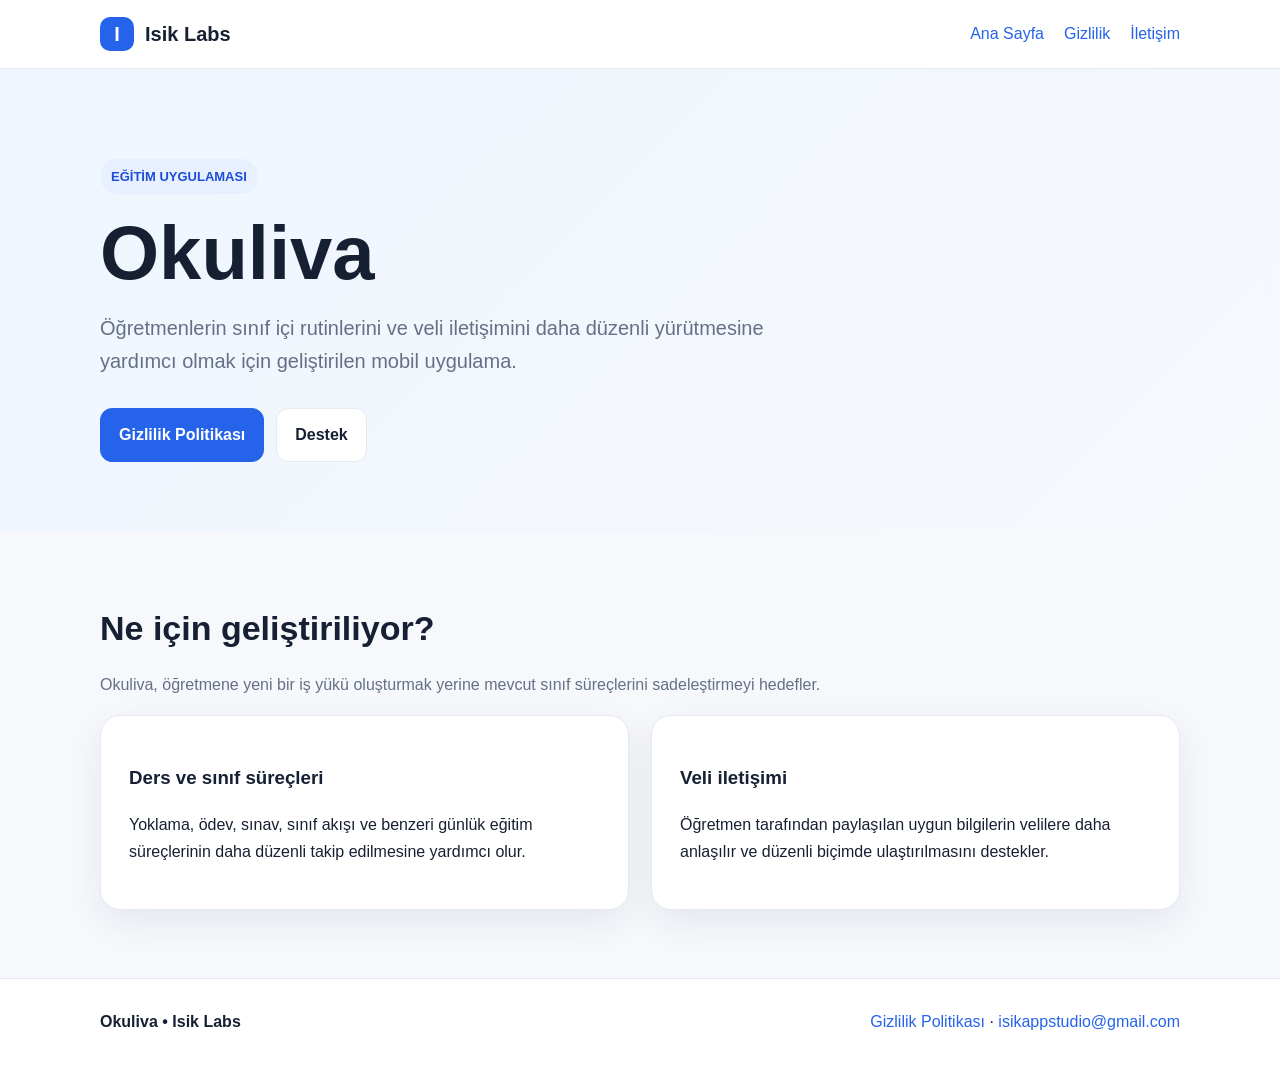
==== okuliva/index.html @ 0402a648 "Add Okuliva page" ====
<!doctype html><html lang="tr"><head><meta charset="utf-8"><meta name="viewport" content="width=device-width,initial-scale=1"><title>Okuliva | Isik Labs</title><meta name="description" content="Okuliva, öğretmen ve veli iletişimini kolaylaştırmak için geliştirilen eğitim uygulamasıdır."><link rel="stylesheet" href="../styles.css"></head><body><nav class="nav"><div class="wrap"><a class="brand" href="../"><span class="mark">I</span>Isik Labs</a><div class="navlinks"><a href="../">Ana Sayfa</a><a href="privacy/">Gizlilik</a><a href="mailto:isikappstudio@gmail.com">İletişim</a></div></div></nav><main><section class="hero"><div class="wrap"><span class="eyebrow">EĞİTİM UYGULAMASI</span><h1>Okuliva</h1><p>Öğretmenlerin sınıf içi rutinlerini ve veli iletişimini daha düzenli yürütmesine yardımcı olmak için geliştirilen mobil uygulama.</p><div class="actions"><a class="btn primary" href="privacy/">Gizlilik Politikası</a><a class="btn" href="mailto:isikappstudio@gmail.com">Destek</a></div></div></section><section><div class="wrap"><h2 class="section-title">Ne için geliştiriliyor?</h2><p class="section-sub">Okuliva, öğretmene yeni bir iş yükü oluşturmak yerine mevcut sınıf süreçlerini sadeleştirmeyi hedefler.</p><div class="grid"><article class="card"><h3>Ders ve sınıf süreçleri</h3><p>Yoklama, ödev, sınav, sınıf akışı ve benzeri günlük eğitim süreçlerinin daha düzenli takip edilmesine yardımcı olur.</p></article><article class="card"><h3>Veli iletişimi</h3><p>Öğretmen tarafından paylaşılan uygun bilgilerin velilere daha anlaşılır ve düzenli biçimde ulaştırılmasını destekler.</p></article></div></div></section></main><footer><div class="wrap footerrow"><div><strong>Okuliva • Isik Labs</strong></div><div><a href="privacy/">Gizlilik Politikası</a> · <a href="mailto:isikappstudio@gmail.com">isikappstudio@gmail.com</a></div></div></footer></body></html>
---- styles.css ----
*{box-sizing:border-box}html{scroll-behavior:smooth}body{margin:0;font-family:Arial,sans-serif;background:#f6f8fc;color:#172033;line-height:1.65}a{color:#2563eb;text-decoration:none}.wrap{width:min(1080px,calc(100% - 36px));margin:auto}.nav{background:#fff;border-bottom:1px solid #e5e9f2;position:sticky;top:0}.nav .wrap{min-height:68px;display:flex;align-items:center;justify-content:space-between}.brand{display:flex;align-items:center;gap:11px;font-weight:800;font-size:20px;color:#172033}.mark{width:34px;height:34px;border-radius:10px;background:#2563eb;display:grid;place-items:center;color:#fff;font-weight:900}.navlinks{display:flex;gap:20px}.hero{padding:90px 0 70px;background:linear-gradient(135deg,#eff6ff,#f6f8fc)}.eyebrow,.tag{display:inline-block;background:#e8efff;color:#1d4ed8;padding:7px 11px;border-radius:999px;font-size:13px;font-weight:800}.hero h1{font-size:clamp(42px,7vw,76px);line-height:1.02;margin:20px 0 18px}.hero p{font-size:20px;color:#667085;max-width:700px}.actions{display:flex;gap:12px;flex-wrap:wrap;margin-top:30px}.btn{display:inline-flex;padding:13px 18px;border-radius:12px;font-weight:800;border:1px solid #e5e9f2;background:#fff;color:#172033}.btn.primary{background:#2563eb;border-color:#2563eb;color:#fff}section{padding:68px 0}.section-title{font-size:34px;margin:0 0 10px}.section-sub,.muted{color:#667085}.grid{display:grid;grid-template-columns:repeat(2,minmax(0,1fr));gap:22px}.card{background:#fff;border:1px solid #e5e9f2;border-radius:20px;padding:28px;box-shadow:0 12px 35px rgba(22,34,55,.08)}.okuliva-icon{width:52px;height:52px;border-radius:15px;background:#2563eb;display:grid;place-items:center;color:#fff;font-size:24px;font-weight:900;margin-bottom:18px}.policy{max-width:850px;margin:44px auto}.policy h1{font-size:42px}.policy h2{margin-top:38px;font-size:24px}.policy p,.policy li{color:#3e4961}.notice{border-left:4px solid #2563eb;background:#eff6ff;padding:16px 18px;border-radius:10px;margin:22px 0}footer{border-top:1px solid #e5e9f2;padding:30px 0 45px;background:#fff}.footerrow{display:flex;justify-content:space-between;gap:20px;flex-wrap:wrap}@media(max-width:700px){.navlinks{display:none}.grid{grid-template-columns:1fr}.hero{padding:66px 0 52px}.policy h1{font-size:34px}}
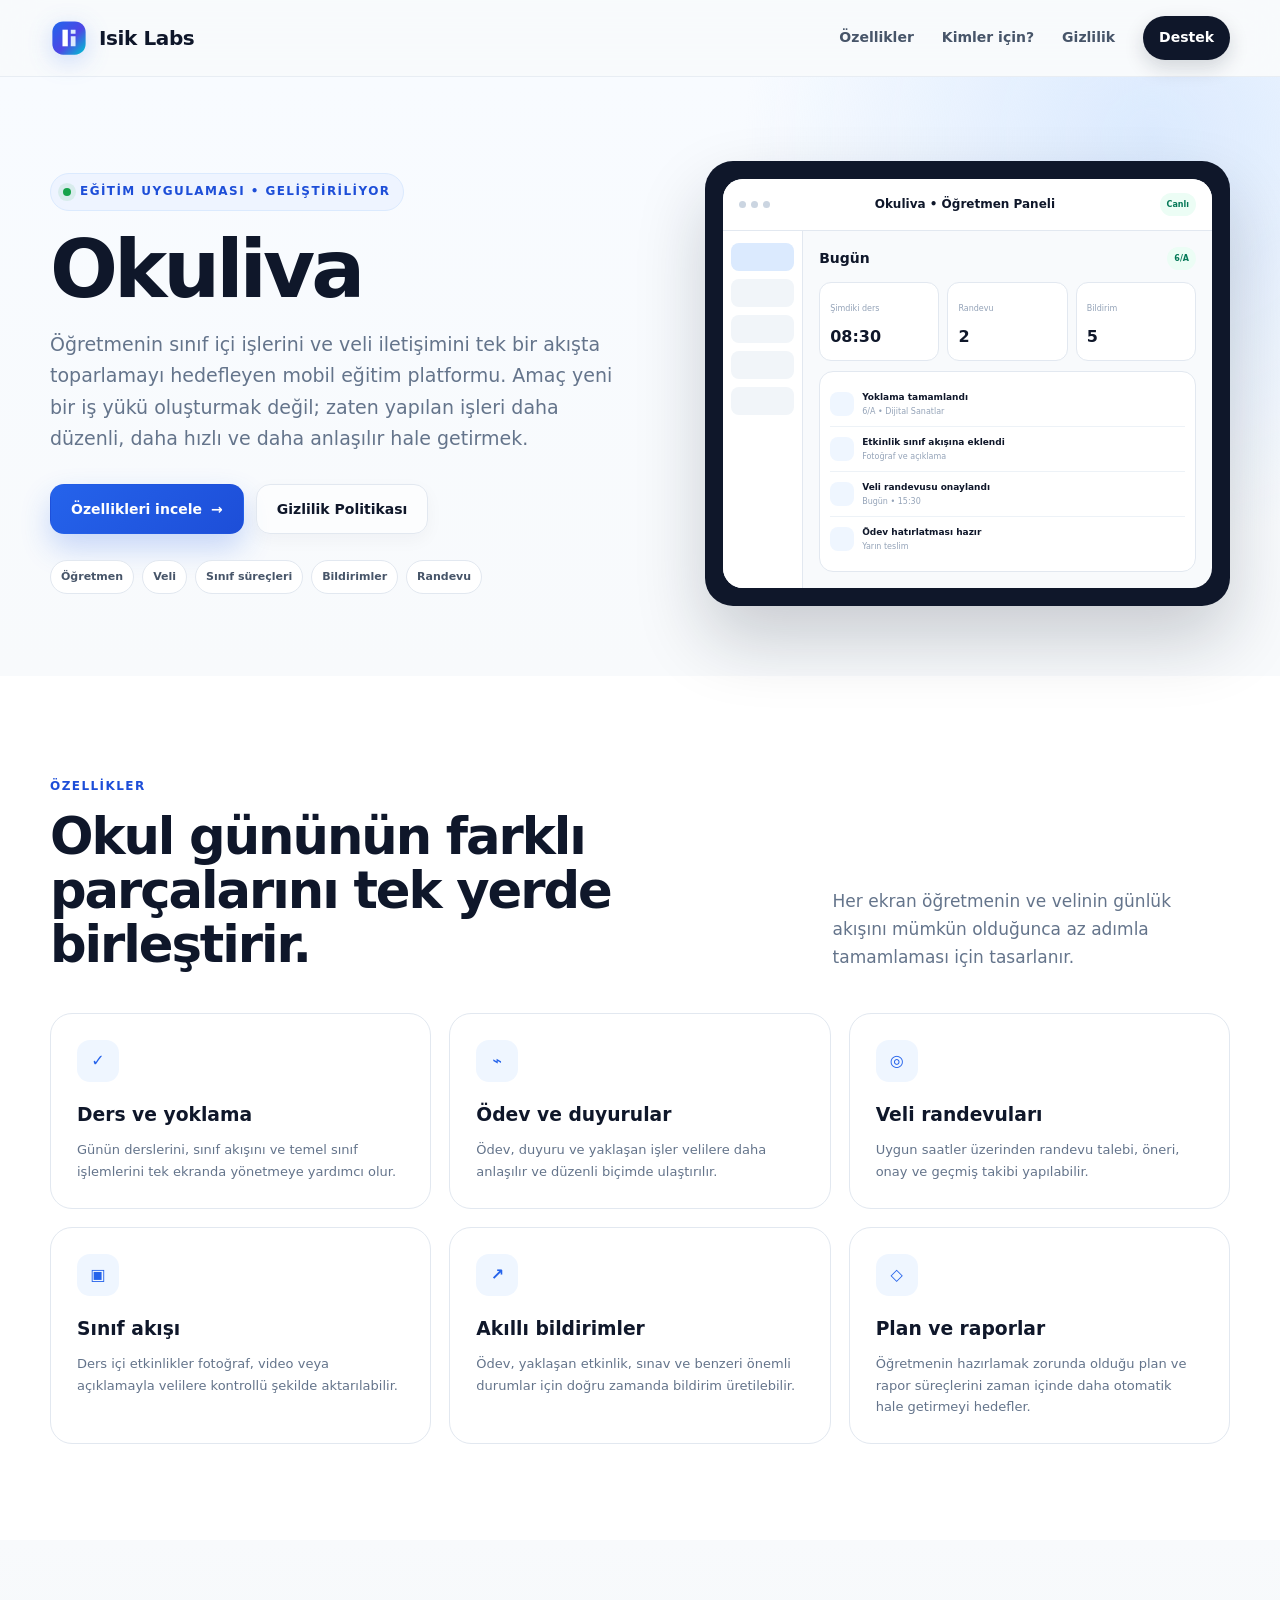
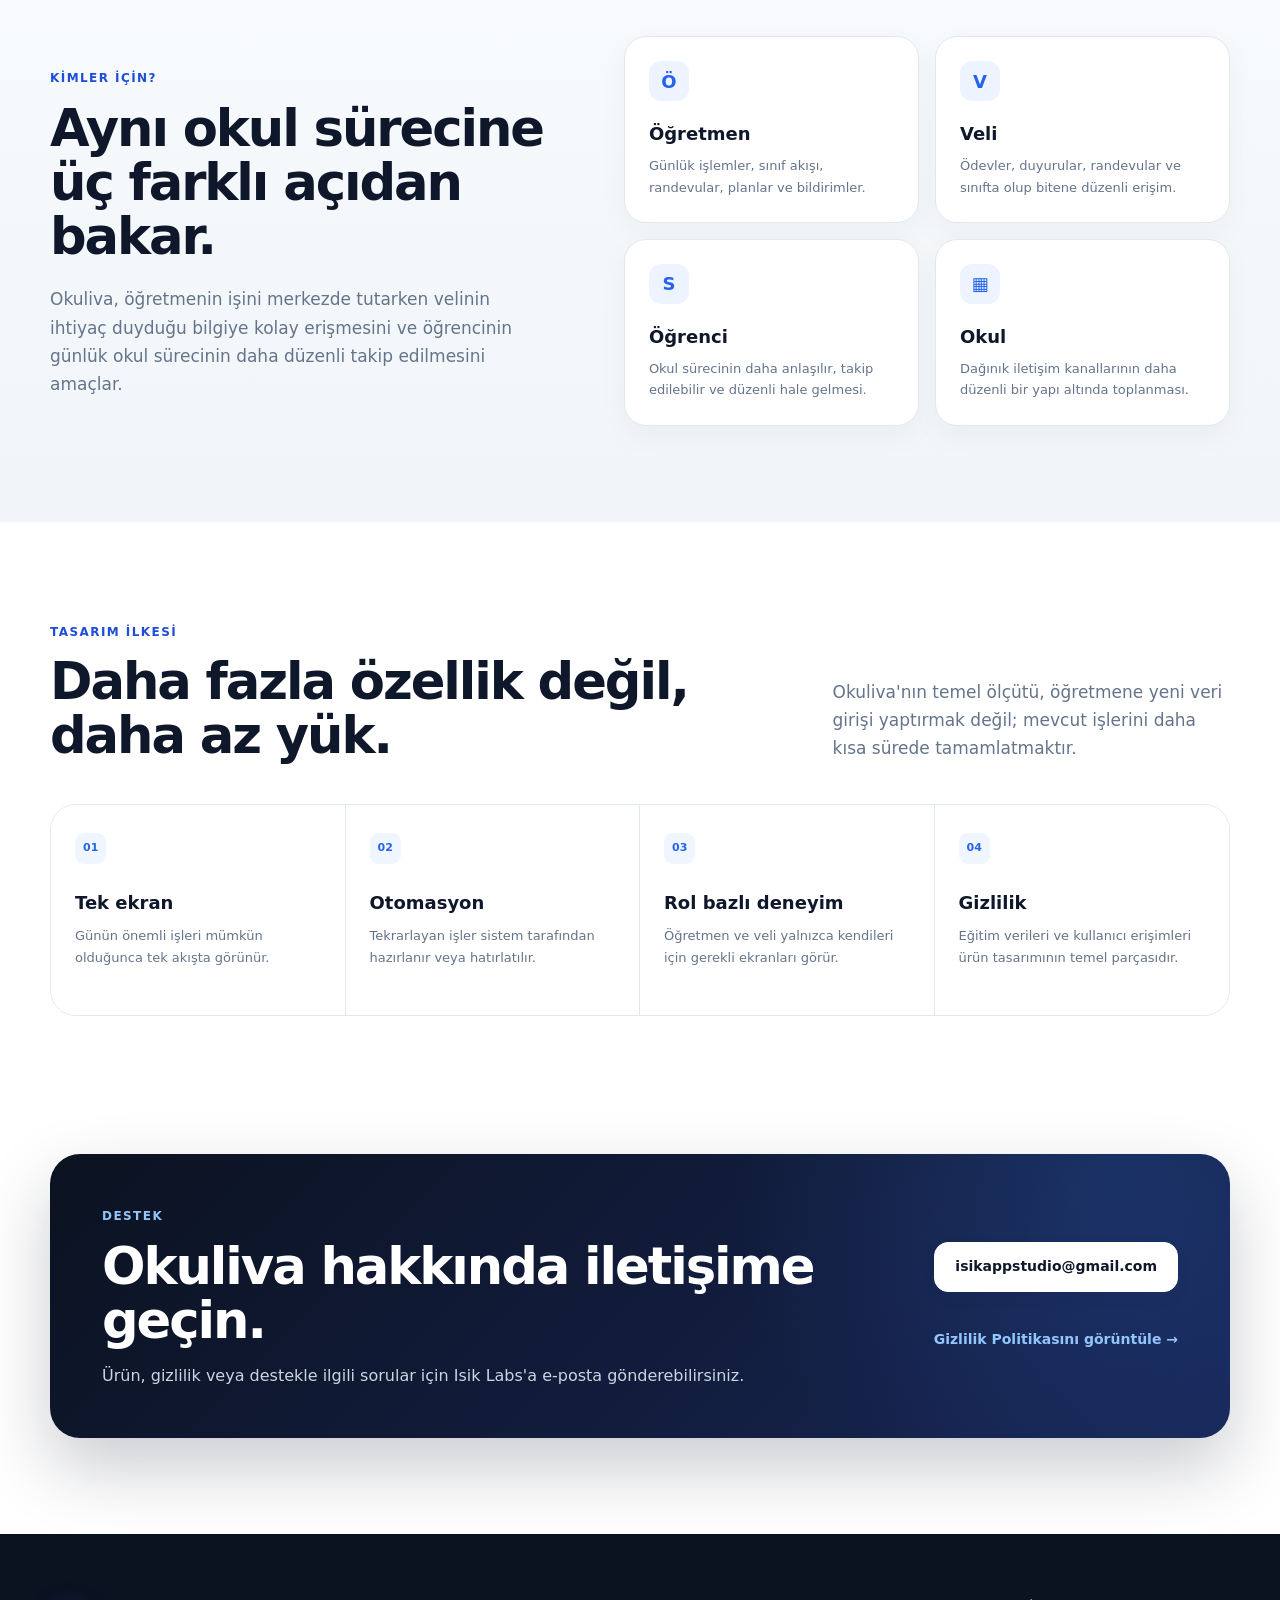
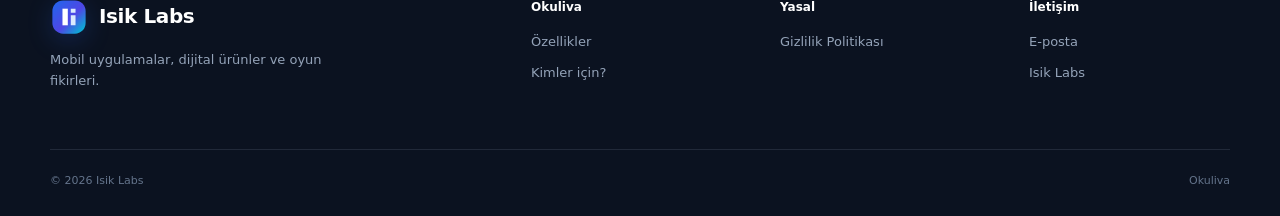
==== commit 90993171: "Redesign Okuliva product page" ====
--- a/okuliva/index.html
+++ b/okuliva/index.html
@@ -1 +1,134 @@
-<!doctype html><html lang="tr"><head><meta charset="utf-8"><meta name="viewport" content="width=device-width,initial-scale=1"><title>Okuliva | Isik Labs</title><meta name="description" content="Okuliva, öğretmen ve veli iletişimini kolaylaştırmak için geliştirilen eğitim uygulamasıdır."><link rel="stylesheet" href="../styles.css"></head><body><nav class="nav"><div class="wrap"><a class="brand" href="../"><span class="mark">I</span>Isik Labs</a><div class="navlinks"><a href="../">Ana Sayfa</a><a href="privacy/">Gizlilik</a><a href="mailto:isikappstudio@gmail.com">İletişim</a></div></div></nav><main><section class="hero"><div class="wrap"><span class="eyebrow">EĞİTİM UYGULAMASI</span><h1>Okuliva</h1><p>Öğretmenlerin sınıf içi rutinlerini ve veli iletişimini daha düzenli yürütmesine yardımcı olmak için geliştirilen mobil uygulama.</p><div class="actions"><a class="btn primary" href="privacy/">Gizlilik Politikası</a><a class="btn" href="mailto:isikappstudio@gmail.com">Destek</a></div></div></section><section><div class="wrap"><h2 class="section-title">Ne için geliştiriliyor?</h2><p class="section-sub">Okuliva, öğretmene yeni bir iş yükü oluşturmak yerine mevcut sınıf süreçlerini sadeleştirmeyi hedefler.</p><div class="grid"><article class="card"><h3>Ders ve sınıf süreçleri</h3><p>Yoklama, ödev, sınav, sınıf akışı ve benzeri günlük eğitim süreçlerinin daha düzenli takip edilmesine yardımcı olur.</p></article><article class="card"><h3>Veli iletişimi</h3><p>Öğretmen tarafından paylaşılan uygun bilgilerin velilere daha anlaşılır ve düzenli biçimde ulaştırılmasını destekler.</p></article></div></div></section></main><footer><div class="wrap footerrow"><div><strong>Okuliva • Isik Labs</strong></div><div><a href="privacy/">Gizlilik Politikası</a> · <a href="mailto:isikappstudio@gmail.com">isikappstudio@gmail.com</a></div></div></footer></body></html>+<!doctype html>
+<html lang="tr">
+<head>
+  <meta charset="utf-8">
+  <meta name="viewport" content="width=device-width,initial-scale=1">
+  <meta name="theme-color" content="#0f172a">
+  <title>Okuliva — Isik Labs</title>
+  <meta name="description" content="Okuliva; öğretmen, veli ve öğrenci arasındaki sınıf süreçlerini daha düzenli ve daha az iş yüküyle yürütmek için geliştirilen eğitim uygulamasıdır.">
+  <link rel="icon" href="../assets/logo.svg" type="image/svg+xml">
+  <link rel="stylesheet" href="../styles.css">
+</head>
+<body>
+  <header class="site-header" id="top">
+    <div class="wrap nav-wrap">
+      <a class="brand" href="../"><img src="../assets/logo.svg" alt="" class="brand-logo"><span>Isik Labs</span></a>
+      <button class="menu-btn" type="button" aria-label="Menüyü aç" aria-expanded="false" data-menu-button><span></span><span></span><span></span></button>
+      <nav class="navlinks" data-menu>
+        <a href="#ozellikler">Özellikler</a>
+        <a href="#kimler-icin">Kimler için?</a>
+        <a href="privacy/">Gizlilik</a>
+        <a href="mailto:isikappstudio@gmail.com" class="nav-cta">Destek</a>
+      </nav>
+    </div>
+  </header>
+
+  <main>
+    <section class="product-hero">
+      <div class="wrap product-hero-grid">
+        <div class="reveal">
+          <div class="eyebrow"><span class="dot"></span> EĞİTİM UYGULAMASI • GELİŞTİRİLİYOR</div>
+          <h1>Okuliva</h1>
+          <p>Öğretmenin sınıf içi işlerini ve veli iletişimini tek bir akışta toparlamayı hedefleyen mobil eğitim platformu. Amaç yeni bir iş yükü oluşturmak değil; zaten yapılan işleri daha düzenli, daha hızlı ve daha anlaşılır hale getirmek.</p>
+          <div class="actions">
+            <a class="btn primary" href="#ozellikler">Özellikleri incele <span>→</span></a>
+            <a class="btn ghost" href="privacy/">Gizlilik Politikası</a>
+          </div>
+          <div class="product-badges"><span>Öğretmen</span><span>Veli</span><span>Sınıf süreçleri</span><span>Bildirimler</span><span>Randevu</span></div>
+        </div>
+
+        <div class="dashboard-mock reveal delay-1" aria-hidden="true">
+          <div class="dashboard-inner">
+            <div class="dash-top"><div class="dash-dots"><i></i><i></i><i></i></div><b>Okuliva • Öğretmen Paneli</b><span class="dash-pill">Canlı</span></div>
+            <div class="dash-body">
+              <aside class="dash-side"><span></span><span></span><span></span><span></span><span></span></aside>
+              <div class="dash-main">
+                <div class="dash-title"><strong>Bugün</strong><span class="dash-pill">6/A</span></div>
+                <div class="dash-cards">
+                  <div class="dash-card"><span>Şimdiki ders</span><b>08:30</b></div>
+                  <div class="dash-card"><span>Randevu</span><b>2</b></div>
+                  <div class="dash-card"><span>Bildirim</span><b>5</b></div>
+                </div>
+                <div class="dash-list">
+                  <div class="dash-row"><i></i><div><b>Yoklama tamamlandı</b><small>6/A • Dijital Sanatlar</small></div></div>
+                  <div class="dash-row"><i></i><div><b>Etkinlik sınıf akışına eklendi</b><small>Fotoğraf ve açıklama</small></div></div>
+                  <div class="dash-row"><i></i><div><b>Veli randevusu onaylandı</b><small>Bugün • 15:30</small></div></div>
+                  <div class="dash-row"><i></i><div><b>Ödev hatırlatması hazır</b><small>Yarın teslim</small></div></div>
+                </div>
+              </div>
+            </div>
+          </div>
+        </div>
+      </div>
+    </section>
+
+    <section id="ozellikler" class="section products-section">
+      <div class="wrap">
+        <div class="section-head reveal">
+          <div><span class="section-kicker">ÖZELLİKLER</span><h2>Okul gününün farklı parçalarını tek yerde birleştirir.</h2></div>
+          <p>Her ekran öğretmenin ve velinin günlük akışını mümkün olduğunca az adımla tamamlaması için tasarlanır.</p>
+        </div>
+        <div class="feature-showcase">
+          <article class="feature-block reveal"><span>✓</span><h3>Ders ve yoklama</h3><p>Günün derslerini, sınıf akışını ve temel sınıf işlemlerini tek ekranda yönetmeye yardımcı olur.</p></article>
+          <article class="feature-block reveal delay-1"><span>⌁</span><h3>Ödev ve duyurular</h3><p>Ödev, duyuru ve yaklaşan işler velilere daha anlaşılır ve düzenli biçimde ulaştırılır.</p></article>
+          <article class="feature-block reveal delay-2"><span>◎</span><h3>Veli randevuları</h3><p>Uygun saatler üzerinden randevu talebi, öneri, onay ve geçmiş takibi yapılabilir.</p></article>
+          <article class="feature-block reveal"><span>▣</span><h3>Sınıf akışı</h3><p>Ders içi etkinlikler fotoğraf, video veya açıklamayla velilere kontrollü şekilde aktarılabilir.</p></article>
+          <article class="feature-block reveal delay-1"><span>↗</span><h3>Akıllı bildirimler</h3><p>Ödev, yaklaşan etkinlik, sınav ve benzeri önemli durumlar için doğru zamanda bildirim üretilebilir.</p></article>
+          <article class="feature-block reveal delay-2"><span>◇</span><h3>Plan ve raporlar</h3><p>Öğretmenin hazırlamak zorunda olduğu plan ve rapor süreçlerini zaman içinde daha otomatik hale getirmeyi hedefler.</p></article>
+        </div>
+      </div>
+    </section>
+
+    <section id="kimler-icin" class="section approach-section">
+      <div class="wrap approach-grid">
+        <div class="approach-copy reveal">
+          <span class="section-kicker">KİMLER İÇİN?</span>
+          <h2>Aynı okul sürecine üç farklı açıdan bakar.</h2>
+          <p>Okuliva, öğretmenin işini merkezde tutarken velinin ihtiyaç duyduğu bilgiye kolay erişmesini ve öğrencinin günlük okul sürecinin daha düzenli takip edilmesini amaçlar.</p>
+        </div>
+        <div class="value-grid">
+          <article class="value-card reveal delay-1"><span class="value-icon">Ö</span><h3>Öğretmen</h3><p>Günlük işlemler, sınıf akışı, randevular, planlar ve bildirimler.</p></article>
+          <article class="value-card reveal delay-2"><span class="value-icon">V</span><h3>Veli</h3><p>Ödevler, duyurular, randevular ve sınıfta olup bitene düzenli erişim.</p></article>
+          <article class="value-card reveal delay-1"><span class="value-icon">S</span><h3>Öğrenci</h3><p>Okul sürecinin daha anlaşılır, takip edilebilir ve düzenli hale gelmesi.</p></article>
+          <article class="value-card reveal delay-2"><span class="value-icon">▦</span><h3>Okul</h3><p>Dağınık iletişim kanallarının daha düzenli bir yapı altında toplanması.</p></article>
+        </div>
+      </div>
+    </section>
+
+    <section class="section process-section">
+      <div class="wrap">
+        <div class="section-head reveal">
+          <div><span class="section-kicker">TASARIM İLKESİ</span><h2>Daha fazla özellik değil, daha az yük.</h2></div>
+          <p>Okuliva'nın temel ölçütü, öğretmene yeni veri girişi yaptırmak değil; mevcut işlerini daha kısa sürede tamamlatmaktır.</p>
+        </div>
+        <div class="process-list">
+          <div class="process-item reveal"><span>01</span><div><h3>Tek ekran</h3><p>Günün önemli işleri mümkün olduğunca tek akışta görünür.</p></div></div>
+          <div class="process-item reveal delay-1"><span>02</span><div><h3>Otomasyon</h3><p>Tekrarlayan işler sistem tarafından hazırlanır veya hatırlatılır.</p></div></div>
+          <div class="process-item reveal delay-2"><span>03</span><div><h3>Rol bazlı deneyim</h3><p>Öğretmen ve veli yalnızca kendileri için gerekli ekranları görür.</p></div></div>
+          <div class="process-item reveal delay-3"><span>04</span><div><h3>Gizlilik</h3><p>Eğitim verileri ve kullanıcı erişimleri ürün tasarımının temel parçasıdır.</p></div></div>
+        </div>
+      </div>
+    </section>
+
+    <section class="section contact-section">
+      <div class="wrap">
+        <div class="contact-card reveal">
+          <div><span class="section-kicker light">DESTEK</span><h2>Okuliva hakkında iletişime geçin.</h2><p>Ürün, gizlilik veya destekle ilgili sorular için Isik Labs'a e-posta gönderebilirsiniz.</p></div>
+          <div class="contact-actions"><a class="btn light-btn" href="mailto:isikappstudio@gmail.com">isikappstudio@gmail.com</a><a class="text-link" style="color:#93c5fd" href="privacy/">Gizlilik Politikasını görüntüle →</a></div>
+        </div>
+      </div>
+    </section>
+  </main>
+
+  <footer class="site-footer">
+    <div class="wrap footer-main">
+      <div class="footer-brand"><a class="brand" href="../"><img src="../assets/logo.svg" alt="" class="brand-logo"><span>Isik Labs</span></a><p>Mobil uygulamalar, dijital ürünler ve oyun fikirleri.</p></div>
+      <div class="footer-links"><strong>Okuliva</strong><a href="#ozellikler">Özellikler</a><a href="#kimler-icin">Kimler için?</a></div>
+      <div class="footer-links"><strong>Yasal</strong><a href="privacy/">Gizlilik Politikası</a></div>
+      <div class="footer-links"><strong>İletişim</strong><a href="mailto:isikappstudio@gmail.com">E-posta</a><a href="../">Isik Labs</a></div>
+    </div>
+    <div class="wrap footer-bottom"><span>© <span id="year">2026</span> Isik Labs</span><span>Okuliva</span></div>
+  </footer>
+  <script src="../script.js"></script>
+</body>
+</html>
--- a/styles.css
+++ b/styles.css
@@ -1 +1,158 @@
-*{box-sizing:border-box}html{scroll-behavior:smooth}body{margin:0;font-family:Arial,sans-serif;background:#f6f8fc;color:#172033;line-height:1.65}a{color:#2563eb;text-decoration:none}.wrap{width:min(1080px,calc(100% - 36px));margin:auto}.nav{background:#fff;border-bottom:1px solid #e5e9f2;position:sticky;top:0}.nav .wrap{min-height:68px;display:flex;align-items:center;justify-content:space-between}.brand{display:flex;align-items:center;gap:11px;font-weight:800;font-size:20px;color:#172033}.mark{width:34px;height:34px;border-radius:10px;background:#2563eb;display:grid;place-items:center;color:#fff;font-weight:900}.navlinks{display:flex;gap:20px}.hero{padding:90px 0 70px;background:linear-gradient(135deg,#eff6ff,#f6f8fc)}.eyebrow,.tag{display:inline-block;background:#e8efff;color:#1d4ed8;padding:7px 11px;border-radius:999px;font-size:13px;font-weight:800}.hero h1{font-size:clamp(42px,7vw,76px);line-height:1.02;margin:20px 0 18px}.hero p{font-size:20px;color:#667085;max-width:700px}.actions{display:flex;gap:12px;flex-wrap:wrap;margin-top:30px}.btn{display:inline-flex;padding:13px 18px;border-radius:12px;font-weight:800;border:1px solid #e5e9f2;background:#fff;color:#172033}.btn.primary{background:#2563eb;border-color:#2563eb;color:#fff}section{padding:68px 0}.section-title{font-size:34px;margin:0 0 10px}.section-sub,.muted{color:#667085}.grid{display:grid;grid-template-columns:repeat(2,minmax(0,1fr));gap:22px}.card{background:#fff;border:1px solid #e5e9f2;border-radius:20px;padding:28px;box-shadow:0 12px 35px rgba(22,34,55,.08)}.okuliva-icon{width:52px;height:52px;border-radius:15px;background:#2563eb;display:grid;place-items:center;color:#fff;font-size:24px;font-weight:900;margin-bottom:18px}.policy{max-width:850px;margin:44px auto}.policy h1{font-size:42px}.policy h2{margin-top:38px;font-size:24px}.policy p,.policy li{color:#3e4961}.notice{border-left:4px solid #2563eb;background:#eff6ff;padding:16px 18px;border-radius:10px;margin:22px 0}footer{border-top:1px solid #e5e9f2;padding:30px 0 45px;background:#fff}.footerrow{display:flex;justify-content:space-between;gap:20px;flex-wrap:wrap}@media(max-width:700px){.navlinks{display:none}.grid{grid-template-columns:1fr}.hero{padding:66px 0 52px}.policy h1{font-size:34px}}+:root{
+  --bg:#f8fafc;
+  --surface:#ffffff;
+  --surface-2:#f1f5f9;
+  --text:#0f172a;
+  --muted:#64748b;
+  --line:#e2e8f0;
+  --blue:#2563eb;
+  --blue-2:#1d4ed8;
+  --cyan:#06b6d4;
+  --violet:#7c3aed;
+  --green:#16a34a;
+  --orange:#f97316;
+  --dark:#0b1220;
+  --shadow:0 20px 60px rgba(15,23,42,.10);
+  --shadow-soft:0 12px 32px rgba(15,23,42,.07);
+  --radius:24px;
+}
+
+*{box-sizing:border-box}
+html{scroll-behavior:smooth}
+body{margin:0;font-family:Inter,ui-sans-serif,system-ui,-apple-system,BlinkMacSystemFont,"Segoe UI",sans-serif;background:var(--bg);color:var(--text);line-height:1.65;-webkit-font-smoothing:antialiased}
+body.menu-open{overflow:hidden}
+a{color:inherit;text-decoration:none}
+img{max-width:100%;display:block}
+button,input,textarea{font:inherit}
+.wrap{width:min(1180px,calc(100% - 40px));margin:auto}
+
+.site-header{position:sticky;top:0;z-index:50;background:rgba(248,250,252,.82);backdrop-filter:blur(18px);border-bottom:1px solid rgba(226,232,240,.72);transition:.25s ease}
+.site-header.scrolled{background:rgba(255,255,255,.94);box-shadow:0 6px 28px rgba(15,23,42,.06)}
+.nav-wrap{height:76px;display:flex;align-items:center;justify-content:space-between;gap:28px}
+.brand{display:flex;align-items:center;gap:11px;font-size:20px;font-weight:850;letter-spacing:-.02em;color:var(--text)}
+.brand-logo{width:38px;height:38px;filter:drop-shadow(0 6px 12px rgba(37,99,235,.22))}
+.navlinks{display:flex;align-items:center;gap:28px}
+.navlinks a{font-size:14px;font-weight:700;color:#475569;transition:.2s ease}
+.navlinks a:hover{color:var(--blue)}
+.navlinks .nav-cta{padding:10px 16px;border-radius:999px;color:#fff;background:var(--text);box-shadow:0 8px 20px rgba(15,23,42,.16)}
+.navlinks .nav-cta:hover{color:#fff;transform:translateY(-1px)}
+.menu-btn{display:none;width:44px;height:44px;border:1px solid var(--line);border-radius:14px;background:#fff;align-items:center;justify-content:center;flex-direction:column;gap:5px;cursor:pointer}
+.menu-btn span{display:block;width:20px;height:2px;background:var(--text);border-radius:99px;transition:.2s ease}
+
+.hero{position:relative;overflow:hidden}
+.hero-home{padding:92px 0 76px;background:linear-gradient(180deg,#f8fbff 0%,#f8fafc 100%)}
+.hero-glow{position:absolute;border-radius:50%;filter:blur(6px);opacity:.55;pointer-events:none}
+.hero-glow-one{width:540px;height:540px;right:-170px;top:-210px;background:radial-gradient(circle,#bfdbfe 0,#dbeafe 42%,transparent 72%)}
+.hero-glow-two{width:430px;height:430px;left:-210px;bottom:-210px;background:radial-gradient(circle,#ccfbf1 0,#ecfeff 45%,transparent 74%)}
+.hero-grid{position:relative;z-index:1;display:grid;grid-template-columns:minmax(0,1.05fr) minmax(420px,.95fr);align-items:center;gap:74px}
+.eyebrow,.section-kicker{display:inline-flex;align-items:center;gap:9px;font-size:12px;font-weight:850;letter-spacing:.12em;color:var(--blue-2);text-transform:uppercase}
+.eyebrow{padding:8px 12px;border-radius:999px;background:#eef4ff;border:1px solid #dbeafe}
+.dot{width:8px;height:8px;background:var(--green);border-radius:50%;box-shadow:0 0 0 5px rgba(22,163,74,.10)}
+.hero h1{max-width:760px;font-size:clamp(48px,6.4vw,78px);line-height:.98;letter-spacing:-.055em;margin:22px 0 24px;font-weight:900}
+.gradient-text{background:linear-gradient(90deg,var(--blue) 10%,var(--violet) 58%,var(--cyan));-webkit-background-clip:text;background-clip:text;color:transparent}
+.hero-lead{max-width:700px;margin:0;color:#536174;font-size:19px;line-height:1.72}
+.actions{display:flex;align-items:center;gap:12px;flex-wrap:wrap;margin-top:30px}
+.btn{display:inline-flex;align-items:center;justify-content:center;gap:9px;min-height:50px;padding:0 20px;border-radius:14px;border:1px solid var(--line);font-weight:800;font-size:14px;transition:.2s ease;background:#fff;box-shadow:0 6px 18px rgba(15,23,42,.04)}
+.btn:hover{transform:translateY(-2px);box-shadow:0 12px 26px rgba(15,23,42,.09)}
+.btn.primary{background:linear-gradient(135deg,var(--blue),var(--blue-2));border-color:transparent;color:#fff;box-shadow:0 14px 30px rgba(37,99,235,.24)}
+.btn.ghost{background:rgba(255,255,255,.65)}
+.hero-trust{display:flex;gap:30px;flex-wrap:wrap;margin-top:38px;padding-top:28px;border-top:1px solid var(--line)}
+.hero-trust div{display:flex;flex-direction:column;gap:2px}
+.hero-trust strong{font-size:13px}
+.hero-trust span{font-size:12px;color:var(--muted)}
+
+.hero-visual{position:relative;min-height:600px;display:grid;place-items:center}
+.phone-shell{position:relative;z-index:3;width:330px;padding:14px;background:#fff;border:1px solid rgba(255,255,255,.92);border-radius:38px;box-shadow:0 35px 90px rgba(30,64,175,.20),0 12px 28px rgba(15,23,42,.12);transform:rotate(2.2deg)}
+.phone-shell:before{content:"";position:absolute;inset:5px;border:1px solid #edf2f7;border-radius:33px;pointer-events:none}
+.phone-top{height:26px;display:flex;align-items:center;justify-content:space-between;padding:0 10px 4px;color:#64748b;font-size:10px}
+.phone-appbar{display:grid;grid-template-columns:auto 1fr auto;align-items:center;gap:10px;padding:12px 6px 16px;border-bottom:1px solid #edf2f7}
+.phone-appbar b{display:block;font-size:13px}
+.phone-appbar small{display:block;color:#94a3b8;font-size:9px;margin-top:1px}
+.mini-logo,.avatar{display:grid;place-items:center;border-radius:12px;font-weight:900}
+.mini-logo{width:38px;height:38px;background:linear-gradient(135deg,#2563eb,#60a5fa);color:white}
+.avatar{width:34px;height:34px;background:#eef2ff;color:#4338ca;font-size:10px}
+.phone-card{margin-top:12px;border:1px solid #e8edf5;border-radius:18px;padding:14px;background:#fff;box-shadow:0 8px 18px rgba(15,23,42,.04)}
+.phone-card-primary{background:linear-gradient(145deg,#eff6ff,#eef2ff);border-color:#dbeafe}
+.phone-card strong{display:block;font-size:12px;margin:3px 0}
+.phone-card small{color:#7c8aa0;font-size:9px}
+.mini-label{font-size:8px;font-weight:900;letter-spacing:.09em;color:#2563eb}
+.mini-actions{display:flex;gap:7px;margin-top:10px}.mini-actions span{padding:6px 8px;border-radius:9px;background:#fff;color:#334155;font-size:8px;font-weight:800}
+.phone-grid{display:grid;grid-template-columns:1fr 1fr;gap:10px}.phone-grid .phone-card{margin-top:10px}
+.mini-icon{display:grid;place-items:center;width:25px;height:25px;border-radius:9px;background:#f1f5f9;color:#2563eb;font-weight:900;margin-bottom:8px}
+.activity-card{padding-bottom:10px}.activity-head{display:flex;align-items:center;justify-content:space-between;font-size:10px}.activity-head span{font-size:8px;color:#94a3b8}
+.activity-line{display:flex;gap:9px;align-items:flex-start;margin-top:10px}.activity-line i{display:block;width:7px;height:7px;border-radius:50%;background:#2563eb;margin-top:6px;box-shadow:0 0 0 4px #dbeafe}.activity-line p{margin:0;font-size:9px;line-height:1.45}.activity-line small{font-size:8px}
+.float-badge{position:absolute;z-index:4;display:flex;align-items:center;gap:10px;padding:12px 14px;border:1px solid rgba(255,255,255,.92);border-radius:16px;background:rgba(255,255,255,.88);backdrop-filter:blur(14px);box-shadow:var(--shadow-soft)}
+.float-badge>span{display:grid;place-items:center;width:32px;height:32px;border-radius:10px;background:#ecfdf5;color:#059669;font-weight:900}
+.float-badge b,.float-badge small{display:block}.float-badge b{font-size:11px}.float-badge small{font-size:9px;color:#94a3b8}
+.float-a{left:8px;top:118px}.float-b{right:2px;bottom:114px}.float-b>span{background:#eff6ff;color:#2563eb}
+.orbit{position:absolute;border:1px solid rgba(37,99,235,.13);border-radius:50%}.orbit-one{width:470px;height:470px}.orbit-two{width:360px;height:360px;border-style:dashed}
+
+.metrics-strip{padding:0 0 28px}
+.metric-grid{display:grid;grid-template-columns:repeat(3,1fr);gap:14px}
+.metric{display:flex;align-items:center;gap:14px;padding:18px 20px;background:#fff;border:1px solid var(--line);border-radius:18px;box-shadow:0 8px 22px rgba(15,23,42,.04)}
+.metric-number{font-size:12px;font-weight:900;color:var(--blue);padding:8px 10px;border-radius:10px;background:#eff6ff}
+.metric b,.metric small{display:block}.metric b{font-size:14px}.metric small{font-size:12px;color:var(--muted)}
+
+.section{padding:96px 0}
+.section-head{display:grid;grid-template-columns:1fr minmax(320px,.55fr);gap:60px;align-items:end;margin-bottom:42px}
+.section-head h2,.approach-copy h2,.contact-card h2{font-size:clamp(34px,4vw,54px);line-height:1.06;letter-spacing:-.04em;margin:10px 0 0}
+.section-head p,.approach-copy p{margin:0;color:var(--muted);font-size:17px}
+.products-section{background:#fff}
+.product-grid{display:grid;grid-template-columns:1.18fr .91fr .91fr;gap:18px}
+.product-card{position:relative;overflow:hidden;padding:28px;border:1px solid var(--line);border-radius:26px;background:linear-gradient(180deg,#fff,#fbfdff);box-shadow:0 14px 38px rgba(15,23,42,.05);min-height:390px;display:flex;flex-direction:column;transition:.25s ease}
+.product-card:hover{transform:translateY(-5px);box-shadow:0 24px 54px rgba(15,23,42,.10)}
+.product-card.featured:before{content:"";position:absolute;width:220px;height:220px;right:-100px;top:-100px;border-radius:50%;background:radial-gradient(circle,#bfdbfe,transparent 70%)}
+.product-topline{position:relative;display:flex;align-items:center;justify-content:space-between;gap:10px}
+.status{display:inline-flex;align-items:center;padding:6px 9px;border-radius:999px;font-size:10px;font-weight:900;letter-spacing:.07em}.status.active{background:#ecfdf5;color:#047857}.status.concept{background:#fff7ed;color:#c2410c}
+.product-type{font-size:11px;color:#94a3b8;font-weight:700}
+.product-icon{position:relative;width:58px;height:58px;display:grid;place-items:center;border-radius:17px;color:#fff;font-size:24px;font-weight:900;margin:30px 0 18px;box-shadow:0 14px 26px rgba(15,23,42,.15)}
+.okuliva-mark{background:linear-gradient(135deg,#2563eb,#60a5fa)}.gallery-mark{background:linear-gradient(135deg,#f97316,#fb923c)}.millionaire-mark{background:linear-gradient(135deg,#16a34a,#4ade80)}
+.product-card h3{font-size:28px;letter-spacing:-.03em;margin:0 0 10px}.product-card p{color:var(--muted);margin:0 0 18px}
+.feature-list{list-style:none;padding:0;margin:0}.feature-list li{position:relative;padding-left:22px;margin:7px 0;color:#475569;font-size:13px}.feature-list li:before{content:"✓";position:absolute;left:0;color:#16a34a;font-weight:900}
+.product-actions{display:flex;align-items:center;gap:18px;margin-top:auto;padding-top:22px;border-top:1px solid var(--line)}.product-actions a{font-size:13px;font-weight:800;color:var(--blue)}
+.mini-chips{display:flex;gap:8px;flex-wrap:wrap;margin-top:auto}.mini-chips span{font-size:11px;color:#475569;background:#f1f5f9;border:1px solid #e2e8f0;border-radius:999px;padding:6px 9px}
+
+.approach-section{background:linear-gradient(180deg,#f8fafc,#f1f5f9)}
+.approach-grid{display:grid;grid-template-columns:.9fr 1.1fr;gap:78px;align-items:center}
+.approach-copy p{margin-top:22px;max-width:540px}.text-link{display:inline-flex;align-items:center;gap:8px;color:var(--blue);font-size:14px;font-weight:850;margin-top:26px}
+.value-grid{display:grid;grid-template-columns:1fr 1fr;gap:16px}.value-card{padding:24px;border-radius:22px;background:#fff;border:1px solid var(--line);box-shadow:0 10px 30px rgba(15,23,42,.04)}.value-icon{display:grid;place-items:center;width:40px;height:40px;border-radius:12px;background:#eef4ff;color:#2563eb;font-size:18px;font-weight:900}.value-card h3{margin:18px 0 6px;font-size:18px}.value-card p{margin:0;color:var(--muted);font-size:13px}
+
+.process-section{background:#fff}
+.process-list{display:grid;grid-template-columns:repeat(4,1fr);gap:0;border:1px solid var(--line);border-radius:26px;overflow:hidden}
+.process-item{padding:28px 24px;min-height:210px;border-right:1px solid var(--line);background:#fff}.process-item:last-child{border-right:none}.process-item>span{display:inline-block;font-size:11px;font-weight:900;color:#2563eb;background:#eff6ff;padding:6px 8px;border-radius:9px}.process-item h3{font-size:18px;margin:24px 0 8px}.process-item p{font-size:13px;color:var(--muted);margin:0}
+
+.contact-section{padding-top:42px;background:#fff}
+.contact-card{display:grid;grid-template-columns:1fr auto;gap:50px;align-items:center;padding:48px 52px;border-radius:30px;background:radial-gradient(circle at 90% 10%,rgba(59,130,246,.18),transparent 35%),linear-gradient(135deg,#0b1220,#172554);color:#fff;box-shadow:0 30px 70px rgba(15,23,42,.22)}
+.section-kicker.light{color:#93c5fd}.contact-card p{max-width:650px;color:#cbd5e1;margin:16px 0 0}.contact-actions{display:flex;flex-direction:column;align-items:flex-end;gap:10px}.light-btn{background:#fff;color:#0f172a;border-color:#fff}.contact-actions span{font-size:11px;color:#94a3b8}
+
+.site-footer{padding:64px 0 26px;background:#0b1220;color:#dbe4f1}
+.footer-main{display:grid;grid-template-columns:1.4fr repeat(3,.65fr);gap:48px;padding-bottom:44px}.footer-brand .brand{color:#fff}.footer-brand p{max-width:300px;color:#94a3b8;font-size:13px}.footer-links{display:flex;flex-direction:column;gap:10px}.footer-links strong{font-size:12px;color:#fff;margin-bottom:3px}.footer-links a{font-size:13px;color:#94a3b8}.footer-links a:hover{color:#fff}.footer-bottom{display:flex;align-items:center;justify-content:space-between;padding-top:22px;border-top:1px solid rgba(148,163,184,.16);font-size:11px;color:#64748b}
+
+.policy{max-width:900px;margin:52px auto;padding:36px;background:#fff;border:1px solid var(--line);border-radius:26px;box-shadow:var(--shadow-soft)}
+.policy h1{font-size:clamp(36px,5vw,52px);line-height:1.06;letter-spacing:-.04em;margin:18px 0 6px}.policy h2{font-size:22px;margin-top:38px;letter-spacing:-.02em}.policy p,.policy li{color:#475569}.policy ul{padding-left:22px}.notice{border-left:4px solid #2563eb;background:#eff6ff;padding:16px 18px;border-radius:12px;margin:22px 0}.muted{color:var(--muted)}
+
+.product-hero{padding:84px 0 70px;background:radial-gradient(circle at 90% 10%,#dbeafe 0,transparent 32%),linear-gradient(180deg,#f8fbff,#f8fafc)}
+.product-hero-grid{display:grid;grid-template-columns:1fr .9fr;gap:72px;align-items:center}.product-hero h1{font-size:clamp(52px,7vw,80px);line-height:.98;letter-spacing:-.05em;margin:20px 0}.product-hero p{font-size:19px;color:var(--muted);max-width:650px}.product-badges{display:flex;gap:8px;flex-wrap:wrap;margin-top:26px}.product-badges span{padding:7px 10px;border:1px solid var(--line);border-radius:999px;background:#fff;font-size:11px;font-weight:800;color:#475569}
+.dashboard-mock{padding:18px;border-radius:28px;background:#0f172a;box-shadow:0 34px 70px rgba(15,23,42,.2)}.dashboard-inner{border-radius:20px;background:#f8fafc;overflow:hidden}.dash-top{display:flex;align-items:center;justify-content:space-between;padding:14px 16px;background:#fff;border-bottom:1px solid var(--line)}.dash-top b{font-size:12px}.dash-dots{display:flex;gap:5px}.dash-dots i{width:7px;height:7px;border-radius:50%;background:#cbd5e1}.dash-body{display:grid;grid-template-columns:80px 1fr;min-height:310px}.dash-side{background:#fff;border-right:1px solid var(--line);padding:12px 8px}.dash-side span{display:block;height:28px;border-radius:8px;background:#f1f5f9;margin-bottom:8px}.dash-side span:first-child{background:#dbeafe}.dash-main{padding:16px}.dash-title{display:flex;justify-content:space-between;align-items:center;margin-bottom:12px}.dash-title strong{font-size:14px}.dash-pill{font-size:8px;background:#ecfdf5;color:#047857;padding:5px 7px;border-radius:999px;font-weight:900}.dash-cards{display:grid;grid-template-columns:repeat(3,1fr);gap:8px}.dash-card{background:#fff;border:1px solid var(--line);border-radius:12px;padding:10px}.dash-card span{font-size:8px;color:#94a3b8}.dash-card b{display:block;margin-top:4px;font-size:16px}.dash-list{margin-top:10px;background:#fff;border:1px solid var(--line);border-radius:14px;padding:10px}.dash-row{display:flex;align-items:center;gap:8px;padding:8px 0;border-bottom:1px solid #edf2f7}.dash-row:last-child{border-bottom:0}.dash-row i{width:24px;height:24px;border-radius:8px;background:#eff6ff}.dash-row div{flex:1}.dash-row b,.dash-row small{display:block}.dash-row b{font-size:9px}.dash-row small{font-size:8px;color:#94a3b8}
+.feature-showcase{display:grid;grid-template-columns:repeat(3,1fr);gap:18px}.feature-block{padding:26px;border:1px solid var(--line);border-radius:22px;background:#fff}.feature-block span{display:grid;place-items:center;width:42px;height:42px;border-radius:13px;background:#eff6ff;color:#2563eb;font-weight:900}.feature-block h3{margin:18px 0 8px}.feature-block p{margin:0;color:var(--muted);font-size:13px}
+
+.reveal{opacity:0;transform:translateY(18px);transition:opacity .6s ease,transform .6s ease}.reveal.visible{opacity:1;transform:none}.delay-1{transition-delay:.08s}.delay-2{transition-delay:.16s}.delay-3{transition-delay:.24s}
+
+@media(max-width:1000px){
+  .hero-grid,.product-hero-grid,.approach-grid{grid-template-columns:1fr;gap:52px}
+  .hero-copy{text-align:center}.hero-copy .hero-lead{margin-left:auto;margin-right:auto}.hero-copy .actions,.hero-copy .hero-trust{justify-content:center}.hero-visual{min-height:540px}
+  .product-grid{grid-template-columns:1fr 1fr}.product-card.featured{grid-column:1/-1;min-height:auto}.process-list{grid-template-columns:1fr 1fr}.process-item{border-bottom:1px solid var(--line)}.process-item:nth-child(2){border-right:none}.process-item:nth-child(3),.process-item:nth-child(4){border-bottom:none}
+  .contact-card{grid-template-columns:1fr}.contact-actions{align-items:flex-start}
+  .footer-main{grid-template-columns:1.2fr 1fr 1fr}.footer-main .footer-links:last-child{grid-column:2/3}
+}
+
+@media(max-width:760px){
+  .wrap{width:min(100% - 28px,1180px)}
+  .nav-wrap{height:68px}.menu-btn{display:flex}.navlinks{position:fixed;left:14px;right:14px;top:78px;display:flex;flex-direction:column;align-items:stretch;gap:5px;padding:14px;background:#fff;border:1px solid var(--line);border-radius:18px;box-shadow:var(--shadow);opacity:0;pointer-events:none;transform:translateY(-8px);transition:.2s ease}.navlinks.open{opacity:1;pointer-events:auto;transform:none}.navlinks a{padding:12px 14px;border-radius:12px}.navlinks .nav-cta{text-align:center}
+  .hero-home{padding:68px 0 44px}.hero h1{font-size:48px}.hero-lead{font-size:16px}.hero-trust{gap:18px}.hero-trust div{min-width:120px}.hero-visual{min-height:500px}.phone-shell{width:290px}.float-a{left:-4px}.float-b{right:-3px}.orbit-one{width:390px;height:390px}.orbit-two{width:310px;height:310px}
+  .metric-grid,.product-grid,.value-grid,.feature-showcase{grid-template-columns:1fr}.metric-grid{gap:9px}.product-card.featured{grid-column:auto}.section{padding:72px 0}.section-head{grid-template-columns:1fr;gap:18px;margin-bottom:30px}.section-head h2,.approach-copy h2,.contact-card h2{font-size:38px}.approach-grid{gap:36px}.process-list{grid-template-columns:1fr}.process-item{border-right:none;border-bottom:1px solid var(--line)!important}.process-item:last-child{border-bottom:none!important}.contact-card{padding:32px 24px}.contact-actions{width:100%}.light-btn{width:100%;word-break:break-all}.footer-main{grid-template-columns:1fr 1fr;gap:30px}.footer-brand{grid-column:1/-1}.footer-main .footer-links:last-child{grid-column:auto}.footer-bottom{gap:16px;flex-wrap:wrap}.policy{padding:24px;margin:28px auto}.product-hero{padding:62px 0 52px}.product-hero h1{font-size:52px}
+}
+
+@media(max-width:470px){
+  .hero h1{font-size:41px}.hero-visual{min-height:460px}.phone-shell{width:260px}.float-badge{padding:9px 10px}.float-a{top:92px}.float-b{bottom:88px}.hero-trust{display:grid;grid-template-columns:1fr 1fr;width:100%}.footer-main{grid-template-columns:1fr}.footer-brand{grid-column:auto}.section-head h2,.approach-copy h2,.contact-card h2{font-size:33px}.dashboard-mock{padding:10px}.dash-body{grid-template-columns:58px 1fr}.dash-cards{grid-template-columns:1fr}.dash-card:nth-child(2),.dash-card:nth-child(3){display:none}
+}
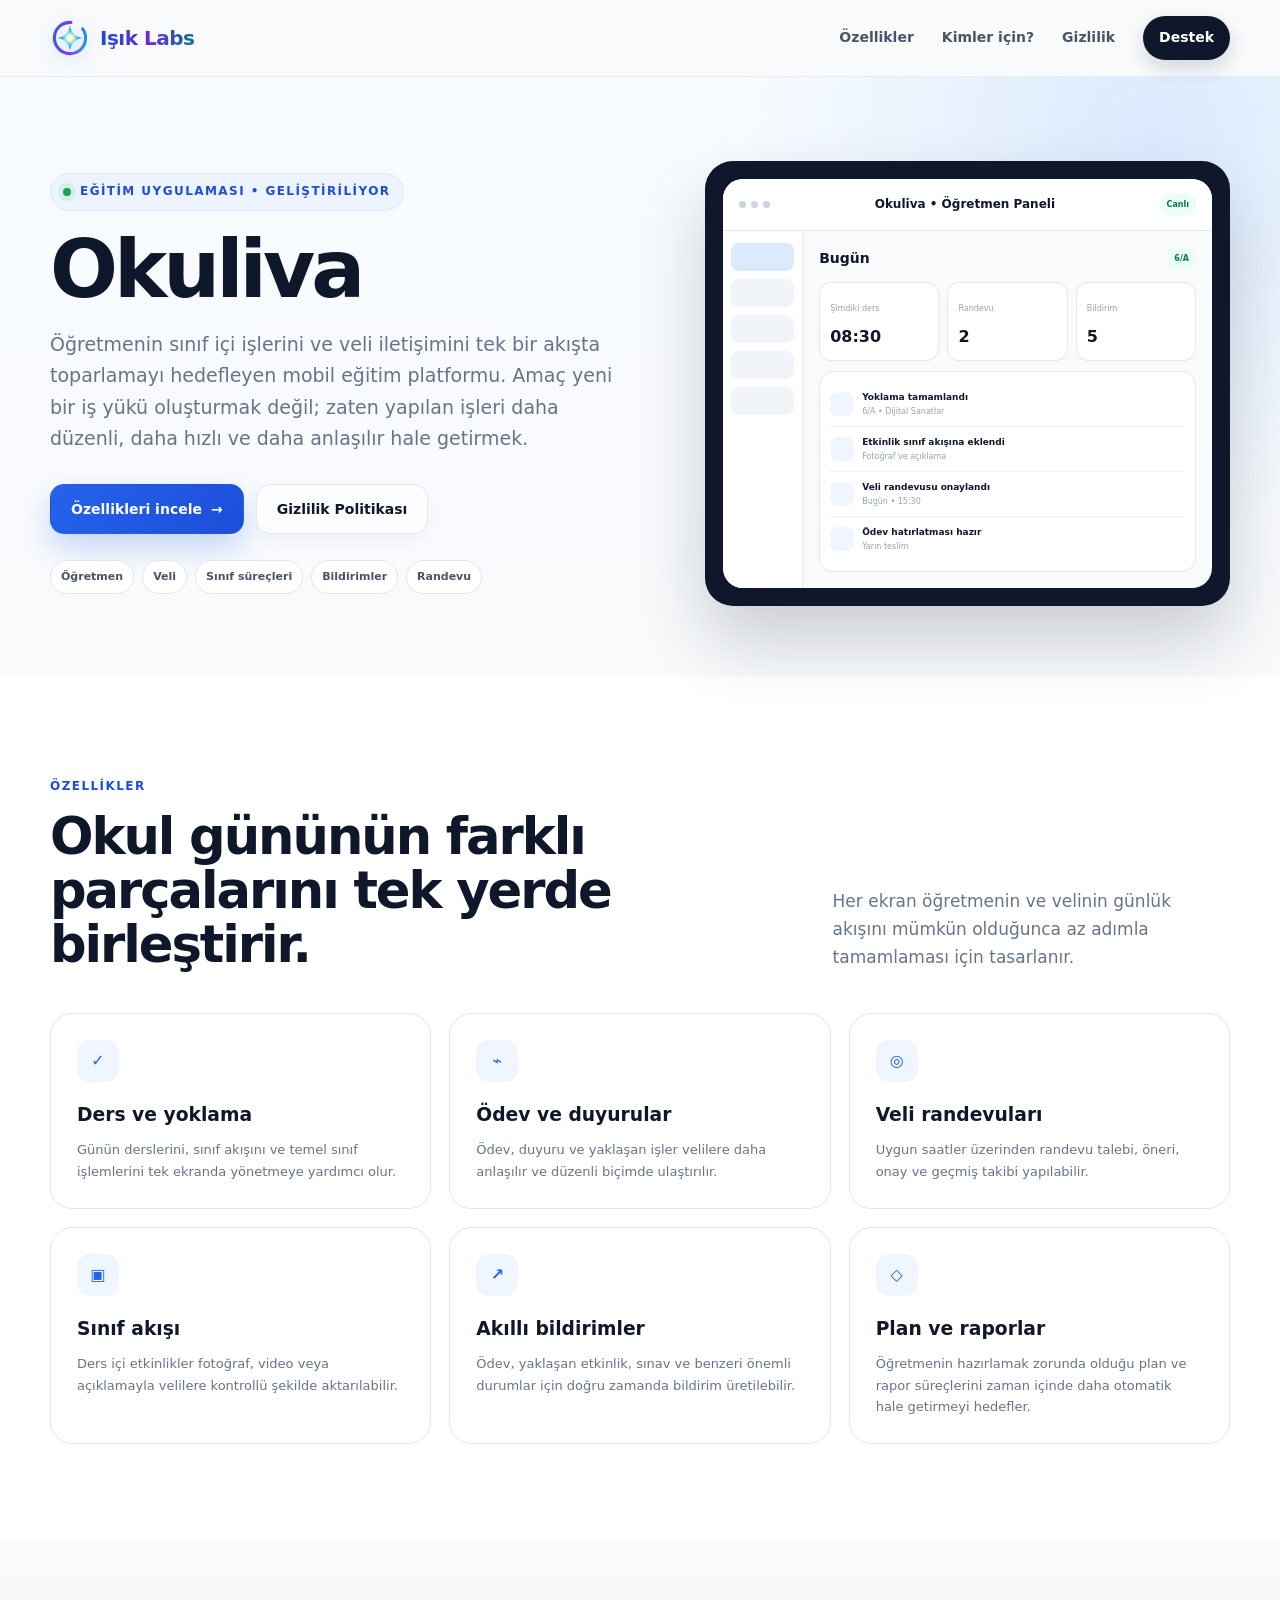
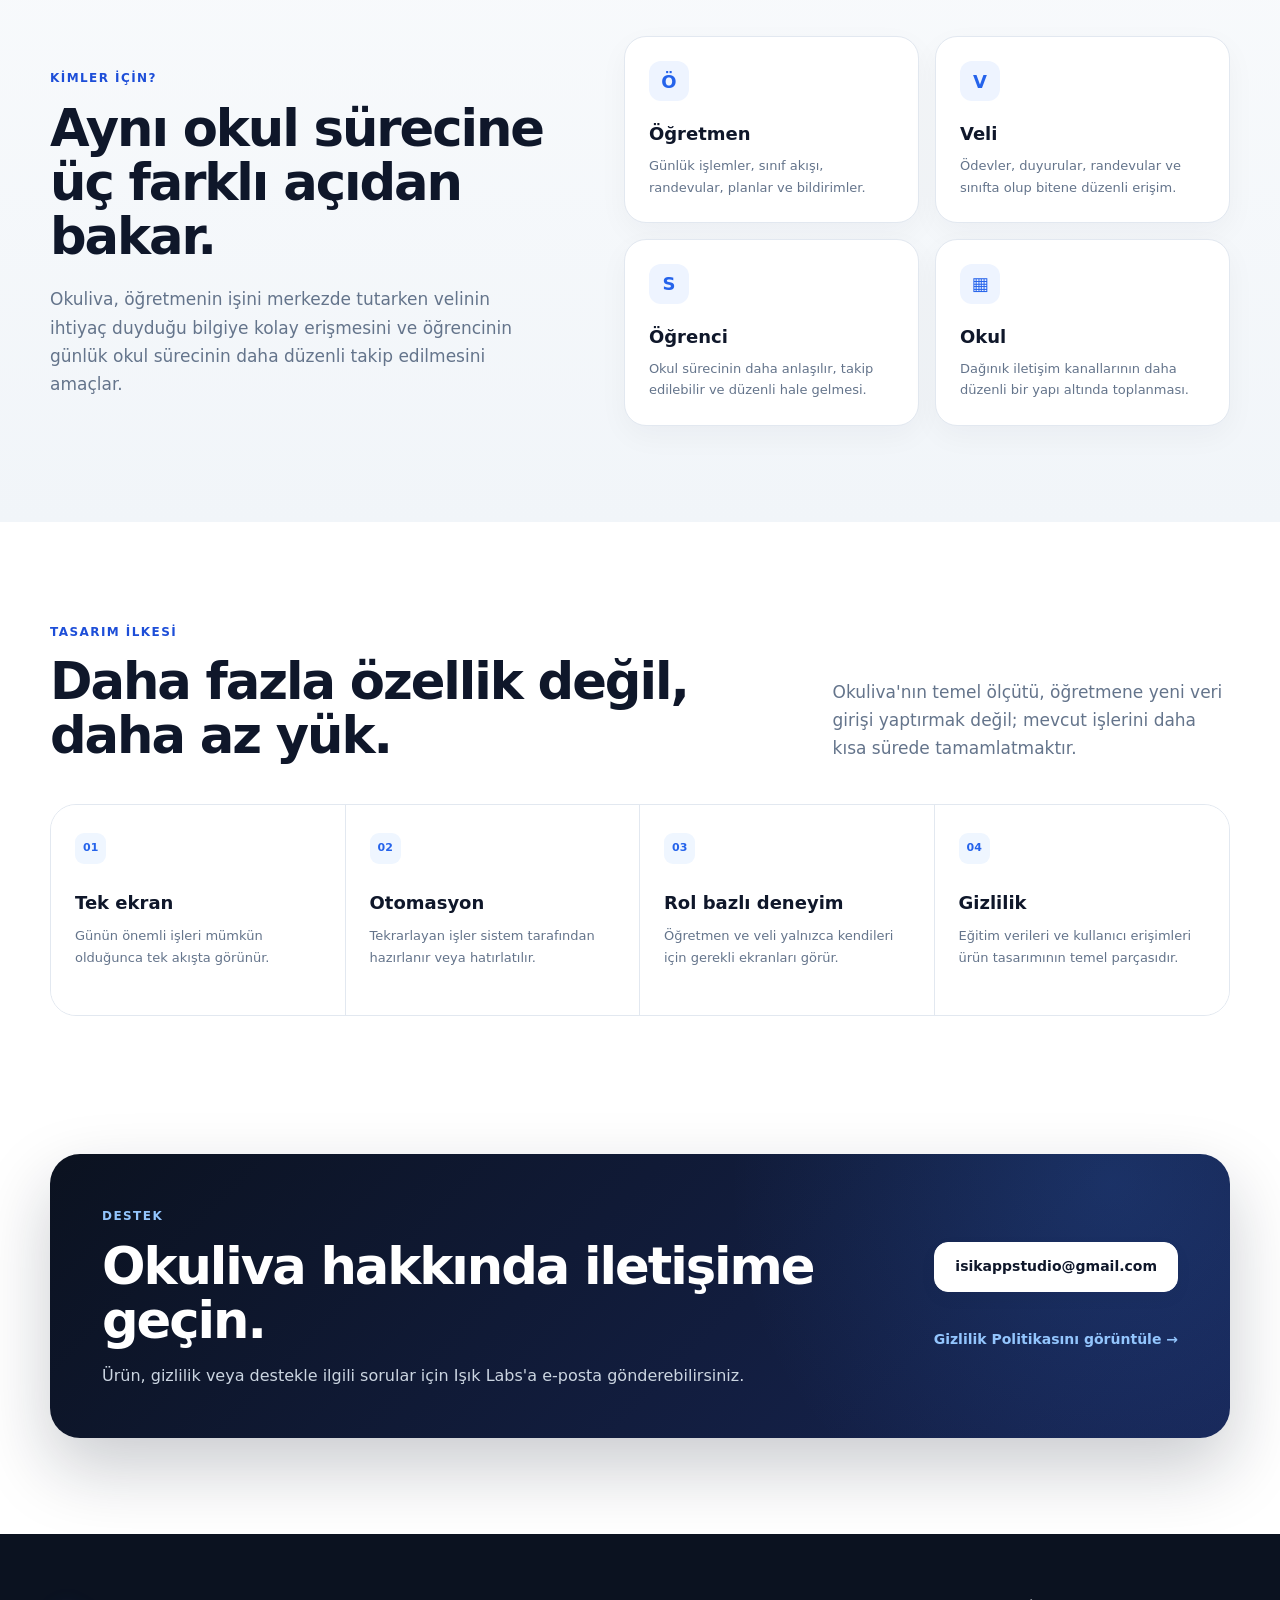
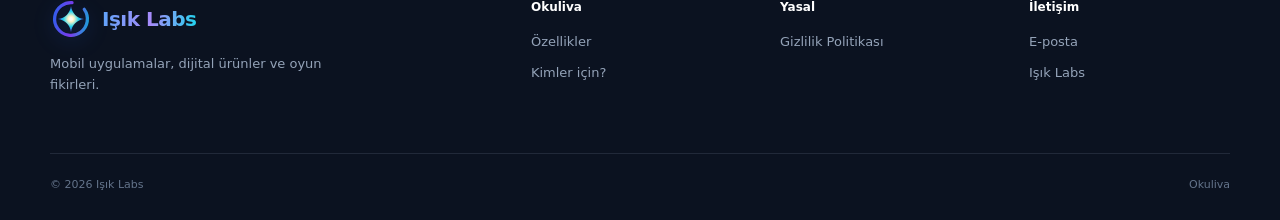
==== commit 7896245a: "Redesign Işık Labs logo" ====
--- a/okuliva/index.html
+++ b/okuliva/index.html
@@ -4,15 +4,15 @@
   <meta charset="utf-8">
   <meta name="viewport" content="width=device-width,initial-scale=1">
   <meta name="theme-color" content="#0f172a">
-  <title>Okuliva — Isik Labs</title>
+  <title>Okuliva — Işık Labs</title>
   <meta name="description" content="Okuliva; öğretmen, veli ve öğrenci arasındaki sınıf süreçlerini daha düzenli ve daha az iş yüküyle yürütmek için geliştirilen eğitim uygulamasıdır.">
-  <link rel="icon" href="../assets/logo.svg" type="image/svg+xml">
+  <link rel="icon" href="../assets/favicon.svg" type="image/svg+xml" sizes="any">
   <link rel="stylesheet" href="../styles.css">
 </head>
 <body>
   <header class="site-header" id="top">
     <div class="wrap nav-wrap">
-      <a class="brand" href="../"><img src="../assets/logo.svg" alt="" class="brand-logo"><span>Isik Labs</span></a>
+      <a class="brand" href="../" aria-label="Işık Labs ana sayfa"><img src="../assets/logo.svg" alt="" class="brand-logo" width="40" height="40"><span class="brand-name">Işık Labs</span></a>
       <button class="menu-btn" type="button" aria-label="Menüyü aç" aria-expanded="false" data-menu-button><span></span><span></span><span></span></button>
       <nav class="navlinks" data-menu>
         <a href="#ozellikler">Özellikler</a>
@@ -113,7 +113,7 @@
     <section class="section contact-section">
       <div class="wrap">
         <div class="contact-card reveal">
-          <div><span class="section-kicker light">DESTEK</span><h2>Okuliva hakkında iletişime geçin.</h2><p>Ürün, gizlilik veya destekle ilgili sorular için Isik Labs'a e-posta gönderebilirsiniz.</p></div>
+          <div><span class="section-kicker light">DESTEK</span><h2>Okuliva hakkında iletişime geçin.</h2><p>Ürün, gizlilik veya destekle ilgili sorular için Işık Labs'a e-posta gönderebilirsiniz.</p></div>
           <div class="contact-actions"><a class="btn light-btn" href="mailto:isikappstudio@gmail.com">isikappstudio@gmail.com</a><a class="text-link" style="color:#93c5fd" href="privacy/">Gizlilik Politikasını görüntüle →</a></div>
         </div>
       </div>
@@ -122,13 +122,13 @@
 
   <footer class="site-footer">
     <div class="wrap footer-main">
-      <div class="footer-brand"><a class="brand" href="../"><img src="../assets/logo.svg" alt="" class="brand-logo"><span>Isik Labs</span></a><p>Mobil uygulamalar, dijital ürünler ve oyun fikirleri.</p></div>
+      <div class="footer-brand"><a class="brand" href="../" aria-label="Işık Labs ana sayfa"><img src="../assets/logo.svg" alt="" class="brand-logo" width="42" height="42"><span class="brand-name">Işık Labs</span></a><p>Mobil uygulamalar, dijital ürünler ve oyun fikirleri.</p></div>
       <div class="footer-links"><strong>Okuliva</strong><a href="#ozellikler">Özellikler</a><a href="#kimler-icin">Kimler için?</a></div>
       <div class="footer-links"><strong>Yasal</strong><a href="privacy/">Gizlilik Politikası</a></div>
-      <div class="footer-links"><strong>İletişim</strong><a href="mailto:isikappstudio@gmail.com">E-posta</a><a href="../">Isik Labs</a></div>
+      <div class="footer-links"><strong>İletişim</strong><a href="mailto:isikappstudio@gmail.com">E-posta</a><a href="../">Işık Labs</a></div>
     </div>
-    <div class="wrap footer-bottom"><span>© <span id="year">2026</span> Isik Labs</span><span>Okuliva</span></div>
+    <div class="wrap footer-bottom"><span>© <span id="year">2026</span> Işık Labs</span><span>Okuliva</span></div>
   </footer>
   <script src="../script.js"></script>
 </body>
-</html>+</html>
--- a/styles.css
+++ b/styles.css
@@ -12,6 +12,8 @@
   --green:#16a34a;
   --orange:#f97316;
   --dark:#0b1220;
+  --brand-gradient:linear-gradient(95deg,#1d4ed8 0%,#6d28d9 52%,#0e7490 100%);
+  --brand-gradient-dark:linear-gradient(95deg,#60a5fa 0%,#a78bfa 52%,#22d3ee 100%);
   --shadow:0 20px 60px rgba(15,23,42,.10);
   --shadow-soft:0 12px 32px rgba(15,23,42,.07);
   --radius:24px;
@@ -29,8 +31,12 @@
 .site-header{position:sticky;top:0;z-index:50;background:rgba(248,250,252,.82);backdrop-filter:blur(18px);border-bottom:1px solid rgba(226,232,240,.72);transition:.25s ease}
 .site-header.scrolled{background:rgba(255,255,255,.94);box-shadow:0 6px 28px rgba(15,23,42,.06)}
 .nav-wrap{height:76px;display:flex;align-items:center;justify-content:space-between;gap:28px}
-.brand{display:flex;align-items:center;gap:11px;font-size:20px;font-weight:850;letter-spacing:-.02em;color:var(--text)}
-.brand-logo{width:38px;height:38px;filter:drop-shadow(0 6px 12px rgba(37,99,235,.22))}
+.brand{display:flex;align-items:center;gap:10px;flex-shrink:0;white-space:nowrap;font-size:20px;font-weight:900;letter-spacing:-.025em;color:var(--blue-2)}
+.brand-logo{width:40px;height:40px;flex:0 0 auto;filter:drop-shadow(0 5px 10px rgba(37,99,235,.22))}
+.brand-name{display:inline-block;line-height:1.1;color:#1d4ed8}
+@supports((-webkit-background-clip:text) or (background-clip:text)){
+  .brand-name{background:var(--brand-gradient);-webkit-background-clip:text;background-clip:text;color:transparent;-webkit-text-fill-color:transparent}
+}
 .navlinks{display:flex;align-items:center;gap:28px}
 .navlinks a{font-size:14px;font-weight:700;color:#475569;transition:.2s ease}
 .navlinks a:hover{color:var(--blue)}
@@ -126,7 +132,15 @@
 .section-kicker.light{color:#93c5fd}.contact-card p{max-width:650px;color:#cbd5e1;margin:16px 0 0}.contact-actions{display:flex;flex-direction:column;align-items:flex-end;gap:10px}.light-btn{background:#fff;color:#0f172a;border-color:#fff}.contact-actions span{font-size:11px;color:#94a3b8}
 
 .site-footer{padding:64px 0 26px;background:#0b1220;color:#dbe4f1}
-.footer-main{display:grid;grid-template-columns:1.4fr repeat(3,.65fr);gap:48px;padding-bottom:44px}.footer-brand .brand{color:#fff}.footer-brand p{max-width:300px;color:#94a3b8;font-size:13px}.footer-links{display:flex;flex-direction:column;gap:10px}.footer-links strong{font-size:12px;color:#fff;margin-bottom:3px}.footer-links a{font-size:13px;color:#94a3b8}.footer-links a:hover{color:#fff}.footer-bottom{display:flex;align-items:center;justify-content:space-between;padding-top:22px;border-top:1px solid rgba(148,163,184,.16);font-size:11px;color:#64748b}
+.footer-main{display:grid;grid-template-columns:1.4fr repeat(3,.65fr);gap:48px;padding-bottom:44px}.footer-brand .brand{color:#c4b5fd}.footer-brand .brand-logo{width:42px;height:42px}.footer-brand .brand-name{color:#c4b5fd}.footer-brand p{max-width:300px;color:#94a3b8;font-size:13px}.footer-links{display:flex;flex-direction:column;gap:10px}.footer-links strong{font-size:12px;color:#fff;margin-bottom:3px}.footer-links a{font-size:13px;color:#94a3b8}.footer-links a:hover{color:#fff}.footer-bottom{display:flex;align-items:center;justify-content:space-between;padding-top:22px;border-top:1px solid rgba(148,163,184,.16);font-size:11px;color:#64748b}
+@supports((-webkit-background-clip:text) or (background-clip:text)){
+  .footer-brand .brand-name{background:var(--brand-gradient-dark);-webkit-background-clip:text;background-clip:text;color:transparent;-webkit-text-fill-color:transparent}
+}
+
+@media(forced-colors:active){
+  .brand-name,.footer-brand .brand-name{background:none;color:LinkText;-webkit-text-fill-color:currentColor}
+  .brand-logo{filter:none}
+}
 
 .policy{max-width:900px;margin:52px auto;padding:36px;background:#fff;border:1px solid var(--line);border-radius:26px;box-shadow:var(--shadow-soft)}
 .policy h1{font-size:clamp(36px,5vw,52px);line-height:1.06;letter-spacing:-.04em;margin:18px 0 6px}.policy h2{font-size:22px;margin-top:38px;letter-spacing:-.02em}.policy p,.policy li{color:#475569}.policy ul{padding-left:22px}.notice{border-left:4px solid #2563eb;background:#eff6ff;padding:16px 18px;border-radius:12px;margin:22px 0}.muted{color:var(--muted)}
@@ -148,11 +162,11 @@
 
 @media(max-width:760px){
   .wrap{width:min(100% - 28px,1180px)}
-  .nav-wrap{height:68px}.menu-btn{display:flex}.navlinks{position:fixed;left:14px;right:14px;top:78px;display:flex;flex-direction:column;align-items:stretch;gap:5px;padding:14px;background:#fff;border:1px solid var(--line);border-radius:18px;box-shadow:var(--shadow);opacity:0;pointer-events:none;transform:translateY(-8px);transition:.2s ease}.navlinks.open{opacity:1;pointer-events:auto;transform:none}.navlinks a{padding:12px 14px;border-radius:12px}.navlinks .nav-cta{text-align:center}
+  .nav-wrap{height:68px}.brand{gap:8px;font-size:18px}.brand-logo{width:34px;height:34px}.footer-brand .brand-logo{width:38px;height:38px}.menu-btn{display:flex}.navlinks{position:fixed;left:14px;right:14px;top:78px;display:flex;flex-direction:column;align-items:stretch;gap:5px;padding:14px;background:#fff;border:1px solid var(--line);border-radius:18px;box-shadow:var(--shadow);opacity:0;pointer-events:none;transform:translateY(-8px);transition:.2s ease}.navlinks.open{opacity:1;pointer-events:auto;transform:none}.navlinks a{padding:12px 14px;border-radius:12px}.navlinks .nav-cta{text-align:center}
   .hero-home{padding:68px 0 44px}.hero h1{font-size:48px}.hero-lead{font-size:16px}.hero-trust{gap:18px}.hero-trust div{min-width:120px}.hero-visual{min-height:500px}.phone-shell{width:290px}.float-a{left:-4px}.float-b{right:-3px}.orbit-one{width:390px;height:390px}.orbit-two{width:310px;height:310px}
   .metric-grid,.product-grid,.value-grid,.feature-showcase{grid-template-columns:1fr}.metric-grid{gap:9px}.product-card.featured{grid-column:auto}.section{padding:72px 0}.section-head{grid-template-columns:1fr;gap:18px;margin-bottom:30px}.section-head h2,.approach-copy h2,.contact-card h2{font-size:38px}.approach-grid{gap:36px}.process-list{grid-template-columns:1fr}.process-item{border-right:none;border-bottom:1px solid var(--line)!important}.process-item:last-child{border-bottom:none!important}.contact-card{padding:32px 24px}.contact-actions{width:100%}.light-btn{width:100%;word-break:break-all}.footer-main{grid-template-columns:1fr 1fr;gap:30px}.footer-brand{grid-column:1/-1}.footer-main .footer-links:last-child{grid-column:auto}.footer-bottom{gap:16px;flex-wrap:wrap}.policy{padding:24px;margin:28px auto}.product-hero{padding:62px 0 52px}.product-hero h1{font-size:52px}
 }
 
 @media(max-width:470px){
-  .hero h1{font-size:41px}.hero-visual{min-height:460px}.phone-shell{width:260px}.float-badge{padding:9px 10px}.float-a{top:92px}.float-b{bottom:88px}.hero-trust{display:grid;grid-template-columns:1fr 1fr;width:100%}.footer-main{grid-template-columns:1fr}.footer-brand{grid-column:auto}.section-head h2,.approach-copy h2,.contact-card h2{font-size:33px}.dashboard-mock{padding:10px}.dash-body{grid-template-columns:58px 1fr}.dash-cards{grid-template-columns:1fr}.dash-card:nth-child(2),.dash-card:nth-child(3){display:none}
+  .brand{font-size:17px}.brand-logo{width:32px;height:32px}.footer-brand .brand-logo{width:36px;height:36px}.hero h1{font-size:41px}.hero-visual{min-height:460px}.phone-shell{width:260px}.float-badge{padding:9px 10px}.float-a{top:92px}.float-b{bottom:88px}.hero-trust{display:grid;grid-template-columns:1fr 1fr;width:100%}.footer-main{grid-template-columns:1fr}.footer-brand{grid-column:auto}.section-head h2,.approach-copy h2,.contact-card h2{font-size:33px}.dashboard-mock{padding:10px}.dash-body{grid-template-columns:58px 1fr}.dash-cards{grid-template-columns:1fr}.dash-card:nth-child(2),.dash-card:nth-child(3){display:none}
 }
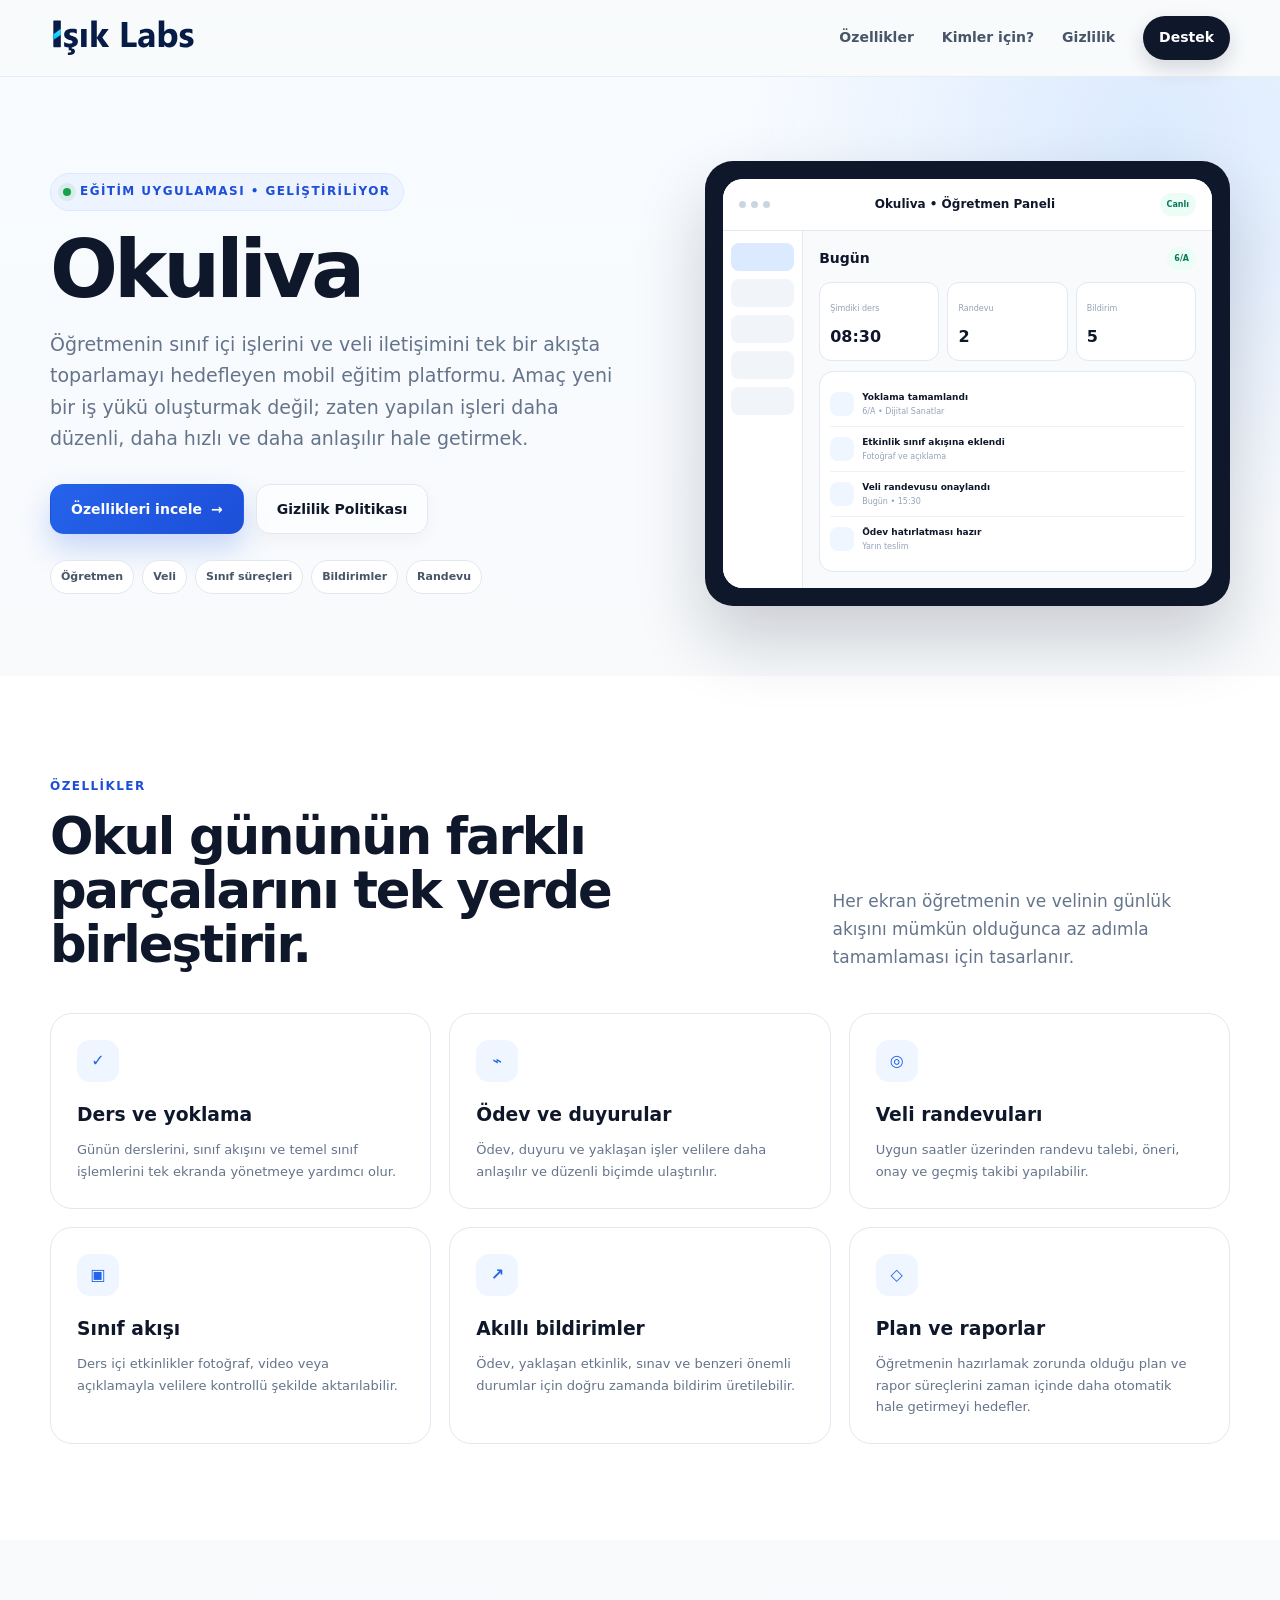
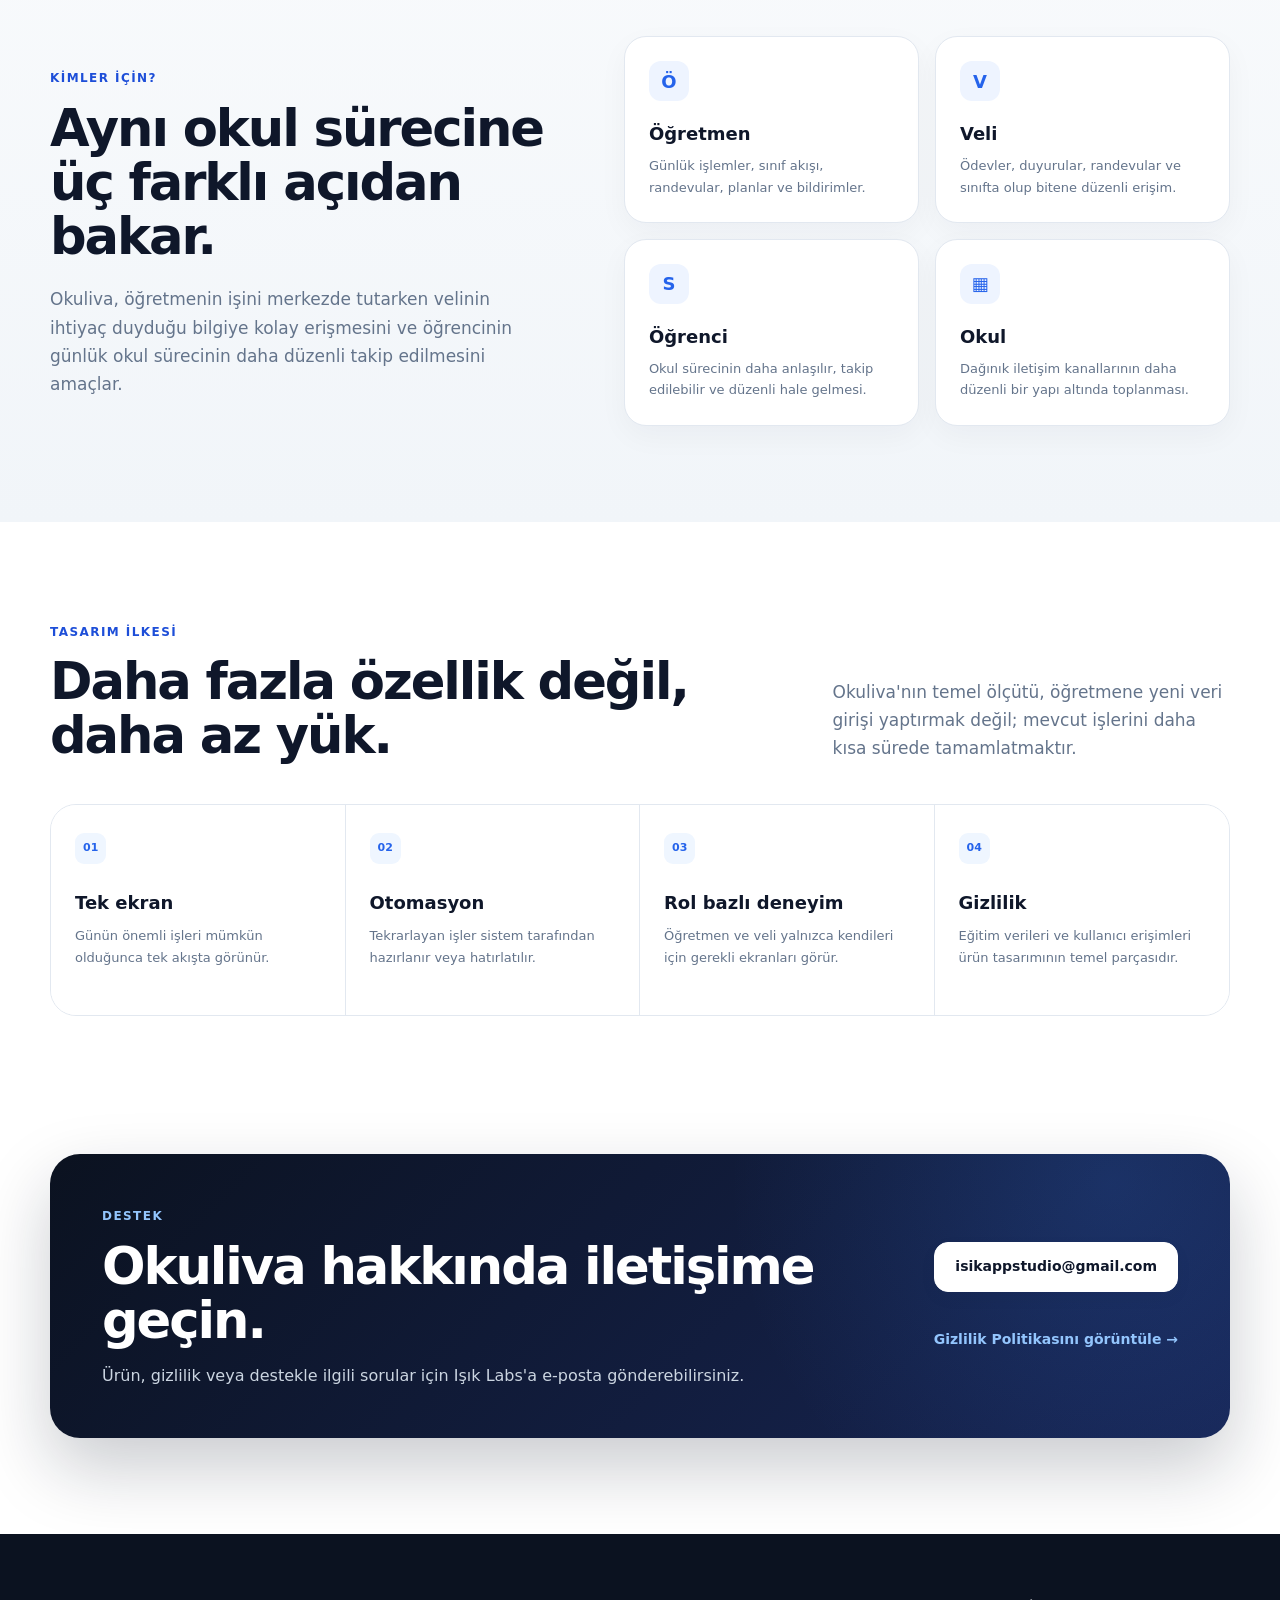
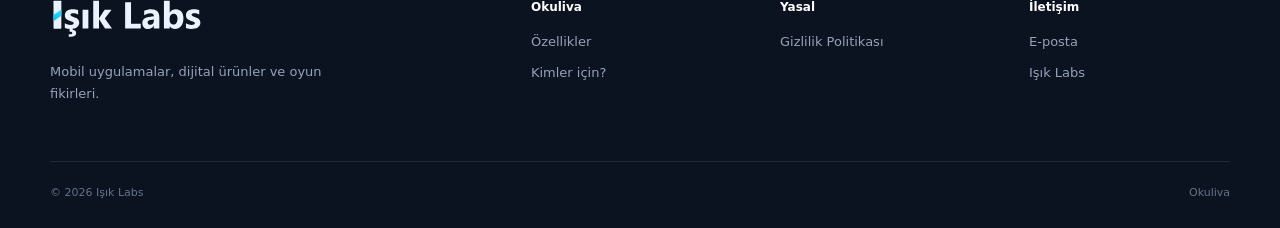
==== commit 597499cd: "Publish selected Işık Labs wordmark" ====
--- a/okuliva/index.html
+++ b/okuliva/index.html
@@ -6,13 +6,13 @@
   <meta name="theme-color" content="#0f172a">
   <title>Okuliva — Işık Labs</title>
   <meta name="description" content="Okuliva; öğretmen, veli ve öğrenci arasındaki sınıf süreçlerini daha düzenli ve daha az iş yüküyle yürütmek için geliştirilen eğitim uygulamasıdır.">
-  <link rel="icon" href="../assets/favicon.svg" type="image/svg+xml" sizes="any">
-  <link rel="stylesheet" href="../styles.css">
+  <link rel="icon" href="../assets/favicon.svg?v=20260918" type="image/svg+xml" sizes="any">
+  <link rel="stylesheet" href="../styles.css?v=20260918">
 </head>
 <body>
   <header class="site-header" id="top">
     <div class="wrap nav-wrap">
-      <a class="brand" href="../" aria-label="Işık Labs ana sayfa"><img src="../assets/logo.svg" alt="" class="brand-logo" width="40" height="40"><span class="brand-name">Işık Labs</span></a>
+      <a class="brand" href="../" aria-label="Işık Labs ana sayfa"><img src="../assets/logo.svg?v=20260918" alt="" class="brand-logo" width="147" height="40"></a>
       <button class="menu-btn" type="button" aria-label="Menüyü aç" aria-expanded="false" data-menu-button><span></span><span></span><span></span></button>
       <nav class="navlinks" data-menu>
         <a href="#ozellikler">Özellikler</a>
@@ -122,13 +122,13 @@
 
   <footer class="site-footer">
     <div class="wrap footer-main">
-      <div class="footer-brand"><a class="brand" href="../" aria-label="Işık Labs ana sayfa"><img src="../assets/logo.svg" alt="" class="brand-logo" width="42" height="42"><span class="brand-name">Işık Labs</span></a><p>Mobil uygulamalar, dijital ürünler ve oyun fikirleri.</p></div>
+      <div class="footer-brand"><a class="brand" href="../" aria-label="Işık Labs ana sayfa"><img src="../assets/logo-dark.svg?v=20260918" alt="" class="brand-logo" width="154" height="42"></a><p>Mobil uygulamalar, dijital ürünler ve oyun fikirleri.</p></div>
       <div class="footer-links"><strong>Okuliva</strong><a href="#ozellikler">Özellikler</a><a href="#kimler-icin">Kimler için?</a></div>
       <div class="footer-links"><strong>Yasal</strong><a href="privacy/">Gizlilik Politikası</a></div>
       <div class="footer-links"><strong>İletişim</strong><a href="mailto:isikappstudio@gmail.com">E-posta</a><a href="../">Işık Labs</a></div>
     </div>
     <div class="wrap footer-bottom"><span>© <span id="year">2026</span> Işık Labs</span><span>Okuliva</span></div>
   </footer>
-  <script src="../script.js"></script>
+  <script src="../script.js?v=20260917"></script>
 </body>
 </html>
--- a/styles.css
+++ b/styles.css
@@ -12,8 +12,6 @@
   --green:#16a34a;
   --orange:#f97316;
   --dark:#0b1220;
-  --brand-gradient:linear-gradient(95deg,#1d4ed8 0%,#6d28d9 52%,#0e7490 100%);
-  --brand-gradient-dark:linear-gradient(95deg,#60a5fa 0%,#a78bfa 52%,#22d3ee 100%);
   --shadow:0 20px 60px rgba(15,23,42,.10);
   --shadow-soft:0 12px 32px rgba(15,23,42,.07);
   --radius:24px;
@@ -31,12 +29,8 @@
 .site-header{position:sticky;top:0;z-index:50;background:rgba(248,250,252,.82);backdrop-filter:blur(18px);border-bottom:1px solid rgba(226,232,240,.72);transition:.25s ease}
 .site-header.scrolled{background:rgba(255,255,255,.94);box-shadow:0 6px 28px rgba(15,23,42,.06)}
 .nav-wrap{height:76px;display:flex;align-items:center;justify-content:space-between;gap:28px}
-.brand{display:flex;align-items:center;gap:10px;flex-shrink:0;white-space:nowrap;font-size:20px;font-weight:900;letter-spacing:-.025em;color:var(--blue-2)}
-.brand-logo{width:40px;height:40px;flex:0 0 auto;filter:drop-shadow(0 5px 10px rgba(37,99,235,.22))}
-.brand-name{display:inline-block;line-height:1.1;color:#1d4ed8}
-@supports((-webkit-background-clip:text) or (background-clip:text)){
-  .brand-name{background:var(--brand-gradient);-webkit-background-clip:text;background-clip:text;color:transparent;-webkit-text-fill-color:transparent}
-}
+.brand{display:inline-flex;align-items:center;flex-shrink:0;white-space:nowrap;line-height:0}
+.brand-logo{width:auto;height:40px;max-width:none;flex:0 0 auto}
 .navlinks{display:flex;align-items:center;gap:28px}
 .navlinks a{font-size:14px;font-weight:700;color:#475569;transition:.2s ease}
 .navlinks a:hover{color:var(--blue)}
@@ -132,13 +126,9 @@
 .section-kicker.light{color:#93c5fd}.contact-card p{max-width:650px;color:#cbd5e1;margin:16px 0 0}.contact-actions{display:flex;flex-direction:column;align-items:flex-end;gap:10px}.light-btn{background:#fff;color:#0f172a;border-color:#fff}.contact-actions span{font-size:11px;color:#94a3b8}
 
 .site-footer{padding:64px 0 26px;background:#0b1220;color:#dbe4f1}
-.footer-main{display:grid;grid-template-columns:1.4fr repeat(3,.65fr);gap:48px;padding-bottom:44px}.footer-brand .brand{color:#c4b5fd}.footer-brand .brand-logo{width:42px;height:42px}.footer-brand .brand-name{color:#c4b5fd}.footer-brand p{max-width:300px;color:#94a3b8;font-size:13px}.footer-links{display:flex;flex-direction:column;gap:10px}.footer-links strong{font-size:12px;color:#fff;margin-bottom:3px}.footer-links a{font-size:13px;color:#94a3b8}.footer-links a:hover{color:#fff}.footer-bottom{display:flex;align-items:center;justify-content:space-between;padding-top:22px;border-top:1px solid rgba(148,163,184,.16);font-size:11px;color:#64748b}
-@supports((-webkit-background-clip:text) or (background-clip:text)){
-  .footer-brand .brand-name{background:var(--brand-gradient-dark);-webkit-background-clip:text;background-clip:text;color:transparent;-webkit-text-fill-color:transparent}
-}
+.footer-main{display:grid;grid-template-columns:1.4fr repeat(3,.65fr);gap:48px;padding-bottom:44px}.footer-brand .brand-logo{width:auto;height:42px}.footer-brand p{max-width:300px;color:#94a3b8;font-size:13px}.footer-links{display:flex;flex-direction:column;gap:10px}.footer-links strong{font-size:12px;color:#fff;margin-bottom:3px}.footer-links a{font-size:13px;color:#94a3b8}.footer-links a:hover{color:#fff}.footer-bottom{display:flex;align-items:center;justify-content:space-between;padding-top:22px;border-top:1px solid rgba(148,163,184,.16);font-size:11px;color:#64748b}
 
 @media(forced-colors:active){
-  .brand-name,.footer-brand .brand-name{background:none;color:LinkText;-webkit-text-fill-color:currentColor}
   .brand-logo{filter:none}
 }
 
@@ -162,11 +152,11 @@
 
 @media(max-width:760px){
   .wrap{width:min(100% - 28px,1180px)}
-  .nav-wrap{height:68px}.brand{gap:8px;font-size:18px}.brand-logo{width:34px;height:34px}.footer-brand .brand-logo{width:38px;height:38px}.menu-btn{display:flex}.navlinks{position:fixed;left:14px;right:14px;top:78px;display:flex;flex-direction:column;align-items:stretch;gap:5px;padding:14px;background:#fff;border:1px solid var(--line);border-radius:18px;box-shadow:var(--shadow);opacity:0;pointer-events:none;transform:translateY(-8px);transition:.2s ease}.navlinks.open{opacity:1;pointer-events:auto;transform:none}.navlinks a{padding:12px 14px;border-radius:12px}.navlinks .nav-cta{text-align:center}
+  .nav-wrap{height:68px}.brand-logo{width:auto;height:34px}.footer-brand .brand-logo{width:auto;height:38px}.menu-btn{display:flex}.navlinks{position:fixed;left:14px;right:14px;top:78px;display:flex;flex-direction:column;align-items:stretch;gap:5px;padding:14px;background:#fff;border:1px solid var(--line);border-radius:18px;box-shadow:var(--shadow);opacity:0;pointer-events:none;transform:translateY(-8px);transition:.2s ease}.navlinks.open{opacity:1;pointer-events:auto;transform:none}.navlinks a{padding:12px 14px;border-radius:12px}.navlinks .nav-cta{text-align:center}
   .hero-home{padding:68px 0 44px}.hero h1{font-size:48px}.hero-lead{font-size:16px}.hero-trust{gap:18px}.hero-trust div{min-width:120px}.hero-visual{min-height:500px}.phone-shell{width:290px}.float-a{left:-4px}.float-b{right:-3px}.orbit-one{width:390px;height:390px}.orbit-two{width:310px;height:310px}
   .metric-grid,.product-grid,.value-grid,.feature-showcase{grid-template-columns:1fr}.metric-grid{gap:9px}.product-card.featured{grid-column:auto}.section{padding:72px 0}.section-head{grid-template-columns:1fr;gap:18px;margin-bottom:30px}.section-head h2,.approach-copy h2,.contact-card h2{font-size:38px}.approach-grid{gap:36px}.process-list{grid-template-columns:1fr}.process-item{border-right:none;border-bottom:1px solid var(--line)!important}.process-item:last-child{border-bottom:none!important}.contact-card{padding:32px 24px}.contact-actions{width:100%}.light-btn{width:100%;word-break:break-all}.footer-main{grid-template-columns:1fr 1fr;gap:30px}.footer-brand{grid-column:1/-1}.footer-main .footer-links:last-child{grid-column:auto}.footer-bottom{gap:16px;flex-wrap:wrap}.policy{padding:24px;margin:28px auto}.product-hero{padding:62px 0 52px}.product-hero h1{font-size:52px}
 }
 
 @media(max-width:470px){
-  .brand{font-size:17px}.brand-logo{width:32px;height:32px}.footer-brand .brand-logo{width:36px;height:36px}.hero h1{font-size:41px}.hero-visual{min-height:460px}.phone-shell{width:260px}.float-badge{padding:9px 10px}.float-a{top:92px}.float-b{bottom:88px}.hero-trust{display:grid;grid-template-columns:1fr 1fr;width:100%}.footer-main{grid-template-columns:1fr}.footer-brand{grid-column:auto}.section-head h2,.approach-copy h2,.contact-card h2{font-size:33px}.dashboard-mock{padding:10px}.dash-body{grid-template-columns:58px 1fr}.dash-cards{grid-template-columns:1fr}.dash-card:nth-child(2),.dash-card:nth-child(3){display:none}
+  .brand-logo{width:auto;height:32px}.footer-brand .brand-logo{width:auto;height:36px}.hero h1{font-size:41px}.hero-visual{min-height:460px}.phone-shell{width:260px}.float-badge{padding:9px 10px}.float-a{top:92px}.float-b{bottom:88px}.hero-trust{display:grid;grid-template-columns:1fr 1fr;width:100%}.footer-main{grid-template-columns:1fr}.footer-brand{grid-column:auto}.section-head h2,.approach-copy h2,.contact-card h2{font-size:33px}.dashboard-mock{padding:10px}.dash-body{grid-template-columns:58px 1fr}.dash-cards{grid-template-columns:1fr}.dash-card:nth-child(2),.dash-card:nth-child(3){display:none}
 }
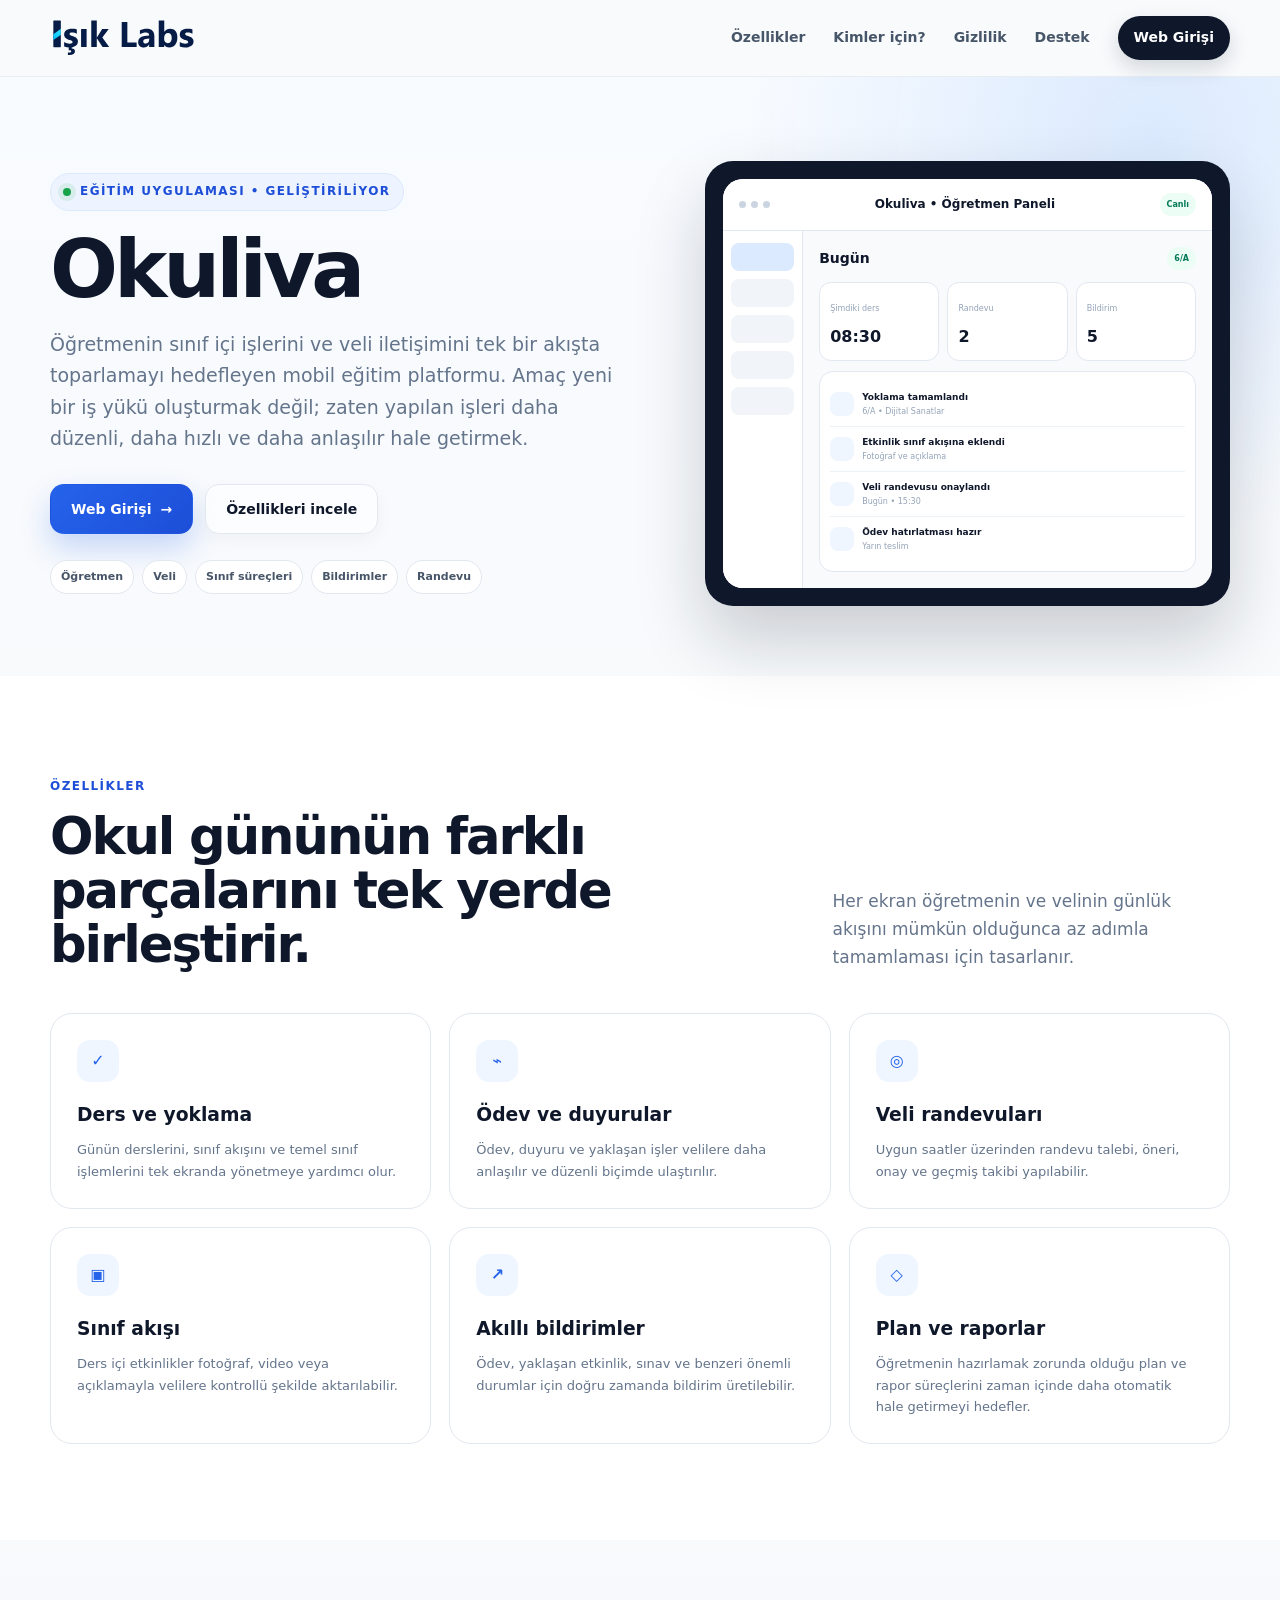
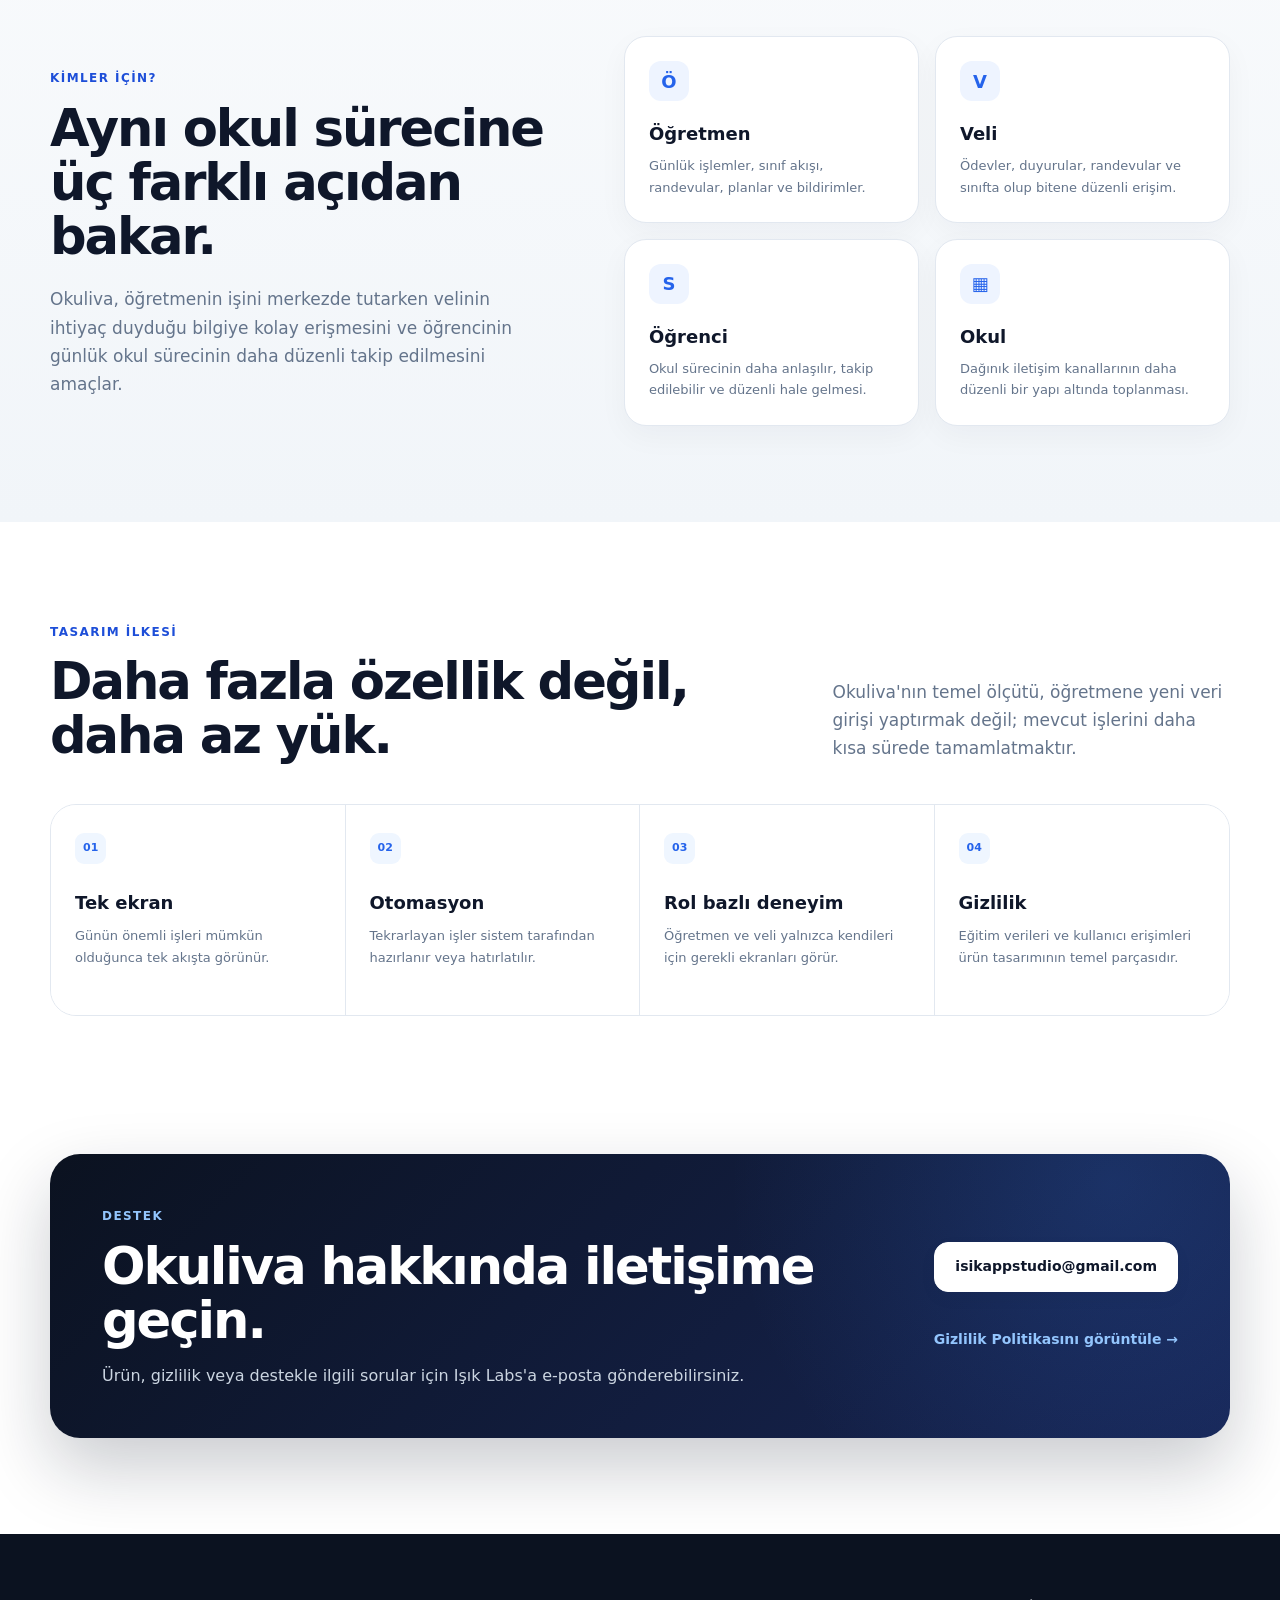
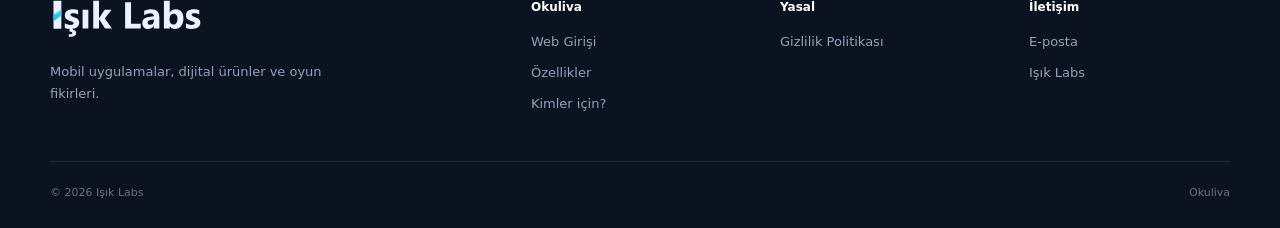
==== commit 3348cc66: "Publish Okuliva web app" ====
--- a/okuliva/index.html
+++ b/okuliva/index.html
@@ -18,7 +18,8 @@
         <a href="#ozellikler">Özellikler</a>
         <a href="#kimler-icin">Kimler için?</a>
         <a href="privacy/">Gizlilik</a>
-        <a href="mailto:isikappstudio@gmail.com" class="nav-cta">Destek</a>
+        <a href="mailto:isikappstudio@gmail.com">Destek</a>
+        <a href="app/" class="nav-cta">Web Girişi</a>
       </nav>
     </div>
   </header>
@@ -31,8 +32,8 @@
           <h1>Okuliva</h1>
           <p>Öğretmenin sınıf içi işlerini ve veli iletişimini tek bir akışta toparlamayı hedefleyen mobil eğitim platformu. Amaç yeni bir iş yükü oluşturmak değil; zaten yapılan işleri daha düzenli, daha hızlı ve daha anlaşılır hale getirmek.</p>
           <div class="actions">
-            <a class="btn primary" href="#ozellikler">Özellikleri incele <span>→</span></a>
-            <a class="btn ghost" href="privacy/">Gizlilik Politikası</a>
+            <a class="btn primary" href="app/">Web Girişi <span>→</span></a>
+            <a class="btn ghost" href="#ozellikler">Özellikleri incele</a>
           </div>
           <div class="product-badges"><span>Öğretmen</span><span>Veli</span><span>Sınıf süreçleri</span><span>Bildirimler</span><span>Randevu</span></div>
         </div>
@@ -123,7 +124,7 @@
   <footer class="site-footer">
     <div class="wrap footer-main">
       <div class="footer-brand"><a class="brand" href="../" aria-label="Işık Labs ana sayfa"><img src="../assets/logo-dark.svg?v=20260918" alt="" class="brand-logo" width="154" height="42"></a><p>Mobil uygulamalar, dijital ürünler ve oyun fikirleri.</p></div>
-      <div class="footer-links"><strong>Okuliva</strong><a href="#ozellikler">Özellikler</a><a href="#kimler-icin">Kimler için?</a></div>
+      <div class="footer-links"><strong>Okuliva</strong><a href="app/">Web Girişi</a><a href="#ozellikler">Özellikler</a><a href="#kimler-icin">Kimler için?</a></div>
       <div class="footer-links"><strong>Yasal</strong><a href="privacy/">Gizlilik Politikası</a></div>
       <div class="footer-links"><strong>İletişim</strong><a href="mailto:isikappstudio@gmail.com">E-posta</a><a href="../">Işık Labs</a></div>
     </div>
